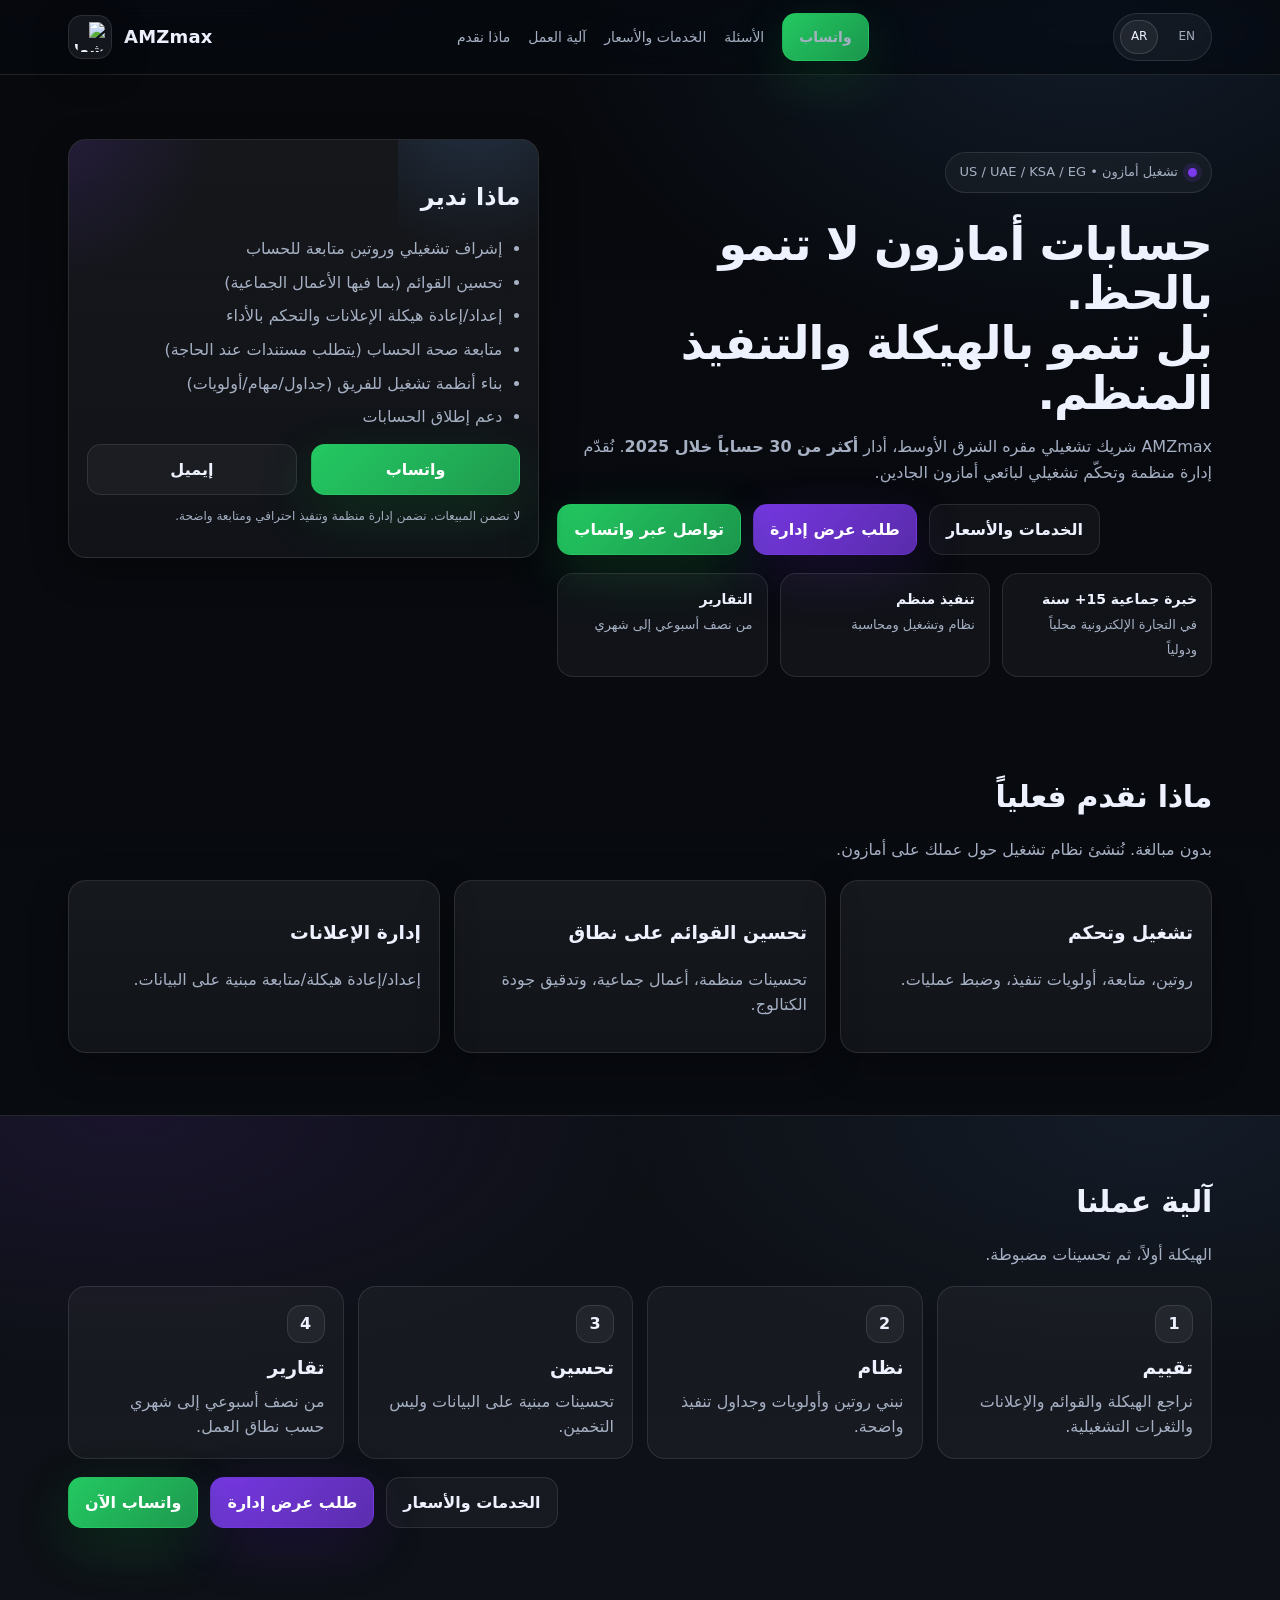
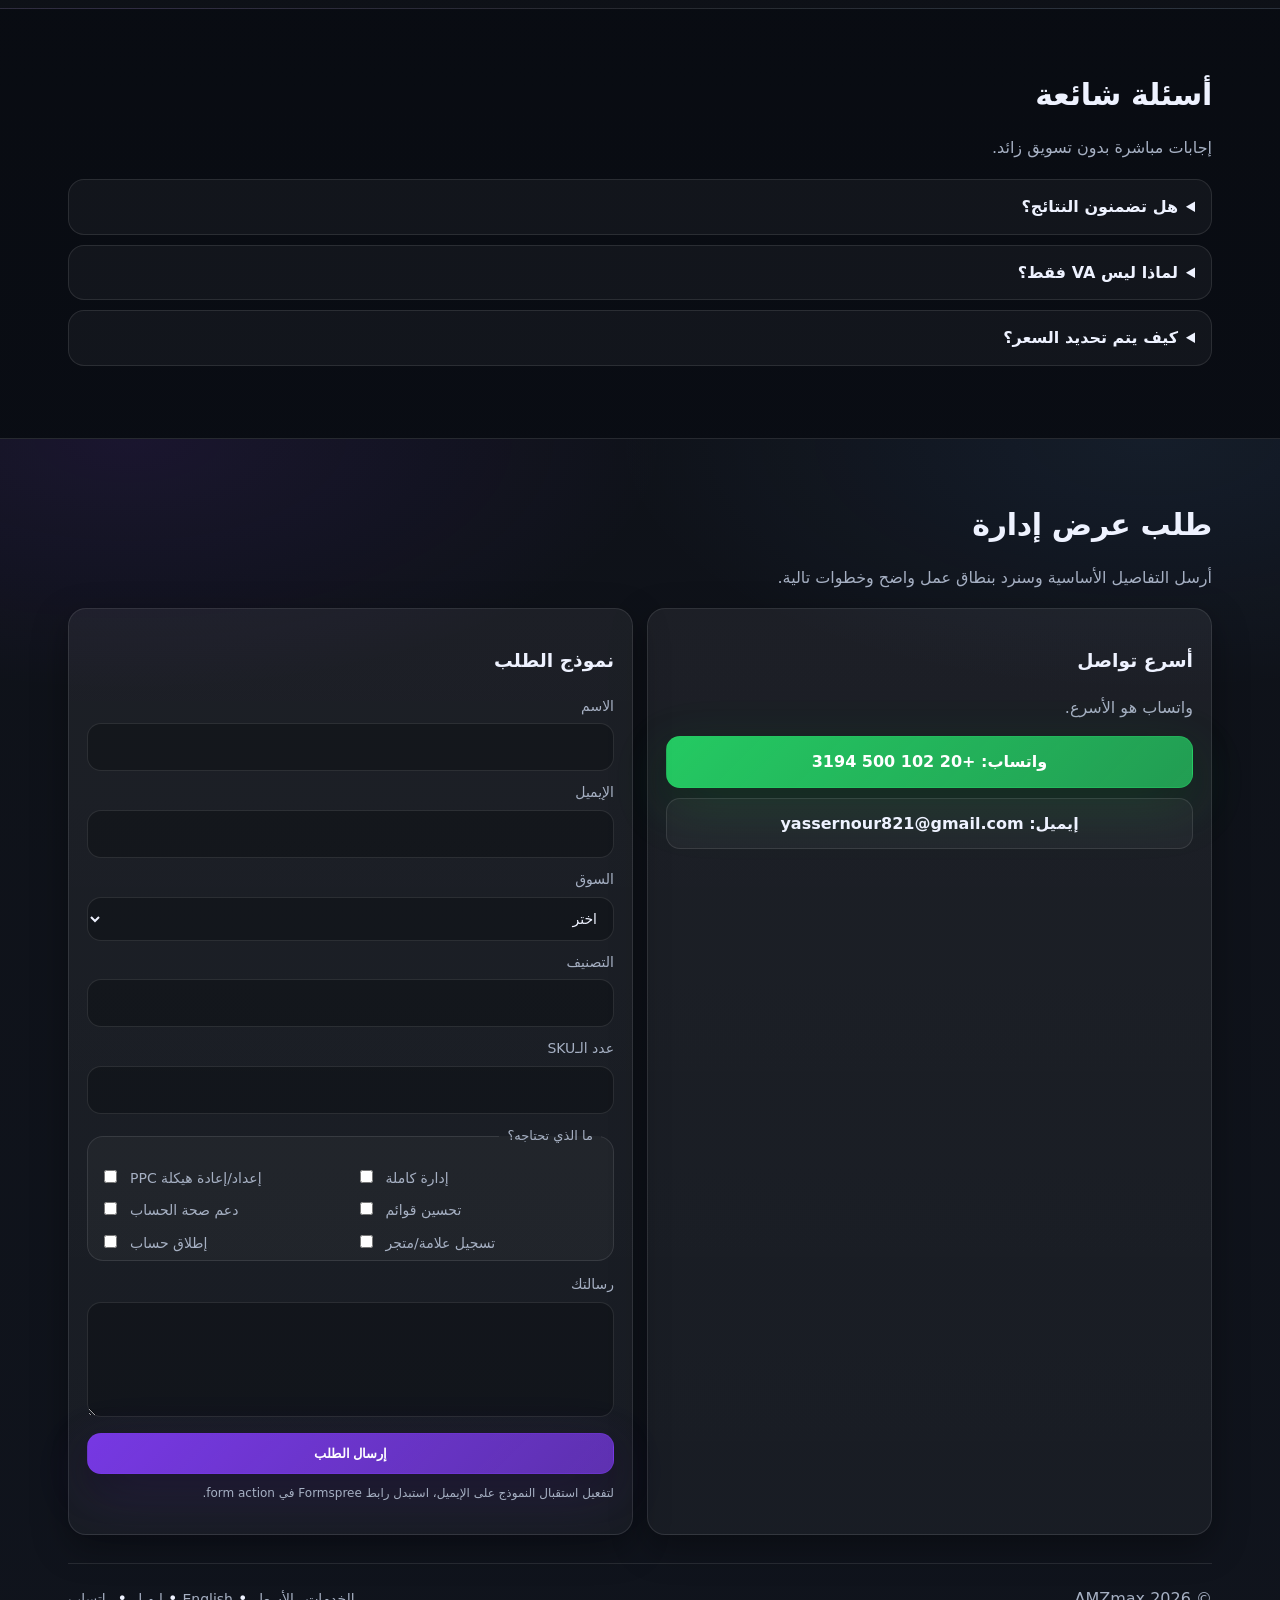
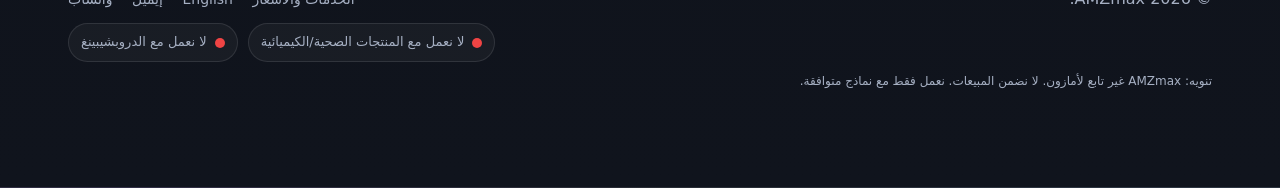
==== ar/index.html @ 99798f7d "Create index.html" ====
<!doctype html>
<html lang="ar">
<head>
  <meta charset="utf-8" />
  <meta name="viewport" content="width=device-width,initial-scale=1" />
  <title>AMZmax — إدارة حسابات أمازون</title>
  <meta name="description" content="AMZmax شريك تشغيلي مقره الشرق الأوسط لإدارة حسابات أمازون بآلية منظمة: تشغيل، تحسين القوائم، الإعلانات، وبناء الأنظمة." />
  <meta name="robots" content="index,follow" />
  <meta name="theme-color" content="#07090d" />
  <link rel="stylesheet" href="../styles.css" />
</head>
<body dir="rtl">
  <header class="header">
    <div class="container nav">
      <a class="brand" href="index.html" aria-label="الصفحة الرئيسية AMZmax">
        <img src="../assets/logo.png" alt="شعار AMZmax">
        <span class="brand-name">AMZmax</span>
      </a>

      <nav class="nav-links" aria-label="القائمة الرئيسية">
        <a href="#what">ماذا نقدم</a>
        <a href="#process">آلية العمل</a>
        <a href="tiers.html">الخدمات والأسعار</a>
        <a href="#faq">الأسئلة</a>
        <a class="btn btn-whatsapp" href="https://wa.me/201025003194" target="_blank" rel="noopener">واتساب</a>
      </nav>

      <div class="lang-switch" aria-label="تبديل اللغة">
        <a href="../index.html">EN</a>
        <a class="active" href="index.html">AR</a>
      </div>

      <button class="menu-btn" id="menuBtn" aria-label="فتح القائمة" aria-expanded="false">☰</button>
    </div>

    <div class="container mobile-menu" id="mobileMenu" aria-hidden="true">
      <a href="#what">ماذا نقدم</a>
      <a href="#process">آلية العمل</a>
      <a href="tiers.html">الخدمات والأسعار</a>
      <a href="#faq">الأسئلة</a>
      <a href="#proposal">طلب عرض إدارة</a>
      <a href="https://wa.me/201025003194" target="_blank" rel="noopener">واتساب</a>
      <a href="../index.html">English</a>
    </div>
  </header>

  <main>
    <section class="hero">
      <div class="container hero-grid">
        <div>
          <p class="pill">تشغيل أمازون • US / UAE / KSA / EG</p>
          <h1>حسابات أمازون لا تنمو بالحظ.<br/>بل تنمو بالهيكلة والتنفيذ المنظم.</h1>
          <p class="subhead">
            AMZmax شريك تشغيلي مقره الشرق الأوسط، أدار <b>أكثر من 30 حساباً خلال 2025</b>.
            نُقدّم إدارة منظمة وتحكّم تشغيلي لبائعي أمازون الجادين.
          </p>

          <div class="cta-row">
            <a class="btn btn-whatsapp" href="https://wa.me/201025003194" target="_blank" rel="noopener">تواصل عبر واتساب</a>
            <a class="btn btn-primary" href="#proposal">طلب عرض إدارة</a>
            <a class="btn btn-ghost" href="tiers.html">الخدمات والأسعار</a>
          </div>

          <div class="trust-row">
            <div class="trust">
              <b>خبرة جماعية 15+ سنة</b>
              <span>في التجارة الإلكترونية محلياً ودولياً</span>
            </div>
            <div class="trust">
              <b>تنفيذ منظم</b>
              <span>نظام وتشغيل ومحاسبة</span>
            </div>
            <div class="trust">
              <b>التقارير</b>
              <span>من نصف أسبوعي إلى شهري</span>
            </div>
          </div>
        </div>

        <div class="card hero-card">
          <h2>ماذا ندير</h2>
          <ul class="clean">
            <li>إشراف تشغيلي وروتين متابعة للحساب</li>
            <li>تحسين القوائم (بما فيها الأعمال الجماعية)</li>
            <li>إعداد/إعادة هيكلة الإعلانات والتحكم بالأداء</li>
            <li>متابعة صحة الحساب (يتطلب مستندات عند الحاجة)</li>
            <li>بناء أنظمة تشغيل للفريق (جداول/مهام/أولويات)</li>
            <li>دعم إطلاق الحسابات</li>
          </ul>

          <div class="grid-2" style="margin-top:14px;">
            <a class="btn btn-whatsapp btn-wide" href="https://wa.me/201025003194" target="_blank" rel="noopener">واتساب</a>
            <a class="btn btn-ghost btn-wide" href="mailto:yassernour821@gmail.com?subject=AMZmax%20طلب%20عرض%20إدارة">إيميل</a>
          </div>

          <p class="tiny muted" style="margin-top:12px;">
            لا نضمن المبيعات. نضمن إدارة منظمة وتنفيذ احترافي ومتابعة واضحة.
          </p>
        </div>
      </div>
    </section>

    <section class="section" id="what">
      <div class="container">
        <div class="section-head">
          <h2>ماذا نقدم فعلياً</h2>
          <p class="muted">بدون مبالغة. نُنشئ نظام تشغيل حول عملك على أمازون.</p>
        </div>

        <div class="grid-3">
          <div class="card">
            <h3>تشغيل وتحكم</h3>
            <p class="muted">روتين، متابعة، أولويات تنفيذ، وضبط عمليات.</p>
          </div>
          <div class="card">
            <h3>تحسين القوائم على نطاق</h3>
            <p class="muted">تحسينات منظمة، أعمال جماعية، وتدقيق جودة الكتالوج.</p>
          </div>
          <div class="card">
            <h3>إدارة الإعلانات</h3>
            <p class="muted">إعداد/إعادة هيكلة/متابعة مبنية على البيانات.</p>
          </div>
        </div>
      </div>
    </section>

    <section class="section alt" id="process">
      <div class="container">
        <div class="section-head">
          <h2>آلية عملنا</h2>
          <p class="muted">الهيكلة أولاً، ثم تحسينات مضبوطة.</p>
        </div>

        <div class="steps">
          <div class="step">
            <div class="num">1</div>
            <h3>تقييم</h3>
            <p>نراجع الهيكلة والقوائم والإعلانات والثغرات التشغيلية.</p>
          </div>
          <div class="step">
            <div class="num">2</div>
            <h3>نظام</h3>
            <p>نبني روتين وأولويات وجداول تنفيذ واضحة.</p>
          </div>
          <div class="step">
            <div class="num">3</div>
            <h3>تحسين</h3>
            <p>تحسينات مبنية على البيانات وليس التخمين.</p>
          </div>
          <div class="step">
            <div class="num">4</div>
            <h3>تقارير</h3>
            <p>من نصف أسبوعي إلى شهري حسب نطاق العمل.</p>
          </div>
        </div>

        <div class="cta-row" style="margin-top:18px;">
          <a class="btn btn-whatsapp" href="https://wa.me/201025003194" target="_blank" rel="noopener">واتساب الآن</a>
          <a class="btn btn-primary" href="#proposal">طلب عرض إدارة</a>
          <a class="btn btn-ghost" href="tiers.html">الخدمات والأسعار</a>
        </div>
      </div>
    </section>

    <section class="section" id="faq">
      <div class="container">
        <div class="section-head">
          <h2>أسئلة شائعة</h2>
          <p class="muted">إجابات مباشرة بدون تسويق زائد.</p>
        </div>

        <div class="faq">
          <details>
            <summary>هل تضمنون النتائج؟</summary>
            <p>لا. الأداء يعتمد على المنتج والسعر والمنافسة وميزانية الإعلان. نحن نضمن إدارة منظمة وتنفيذ احترافي ومتابعة واضحة.</p>
          </details>
          <details>
            <summary>لماذا ليس VA فقط؟</summary>
            <p>الـVA ينفذ مهام. نحن نبني نظام تشغيل: روتين، أولويات، جداول، وتحكم بالأداء.</p>
          </details>
          <details>
            <summary>كيف يتم تحديد السعر؟</summary>
            <p>عرض إدارة حسب التقييم. نحدد نطاق العمل والتسليمات بعد مراجعة الحساب واحتياجاته.</p>
          </details>
        </div>
      </div>
    </section>

    <section class="section alt" id="proposal">
      <div class="container">
        <div class="section-head">
          <h2>طلب عرض إدارة</h2>
          <p class="muted">أرسل التفاصيل الأساسية وسنرد بنطاق عمل واضح وخطوات تالية.</p>
        </div>

        <div class="grid-2">
          <div class="card">
            <h3>أسرع تواصل</h3>
            <p class="muted">واتساب هو الأسرع.</p>
            <a class="btn btn-whatsapp btn-wide" href="https://wa.me/201025003194" target="_blank" rel="noopener">واتساب: +20 102 500 3194</a>
            <a class="btn btn-ghost btn-wide" style="margin-top:10px;" href="mailto:yassernour821@gmail.com?subject=AMZmax%20طلب%20عرض%20إدارة">إيميل: yassernour821@gmail.com</a>
          </div>

          <div class="card">
            <h3>نموذج الطلب</h3>

            <form data-proposal-form="true" action="https://formspree.io/f/yourFormID" method="POST">
              <label>الاسم
                <input name="name" type="text" required />
              </label>

              <label>الإيميل
                <input name="email" type="email" required />
              </label>

              <label>السوق
                <select name="marketplaces" required>
                  <option value="">اختر</option>
                  <option>US</option>
                  <option>UAE</option>
                  <option>KSA</option>
                  <option>EG</option>
                  <option>UK</option>
                  <option>أكثر من سوق</option>
                </select>
              </label>

              <label>التصنيف
                <input name="category" type="text" required />
              </label>

              <label>عدد الـSKU
                <input name="sku_count" type="text" required />
              </label>

              <fieldset>
                <legend>ما الذي تحتاجه؟</legend>
                <div class="checks">
                  <label><input type="checkbox" name="need" value="إدارة كاملة"> إدارة كاملة</label>
                  <label><input type="checkbox" name="need" value="إعلانات PPC"> إعداد/إعادة هيكلة PPC</label>
                  <label><input type="checkbox" name="need" value="تحسين قوائم"> تحسين قوائم</label>
                  <label><input type="checkbox" name="need" value="صحة الحساب"> دعم صحة الحساب</label>
                  <label><input type="checkbox" name="need" value="تسجيل علامة/متجر"> تسجيل علامة/متجر</label>
                  <label><input type="checkbox" name="need" value="إطلاق حساب"> إطلاق حساب</label>
                </div>
              </fieldset>

              <label>رسالتك
                <textarea name="message" rows="4"></textarea>
              </label>

              <button class="btn btn-primary btn-wide" type="submit">إرسال الطلب</button>
              <p class="tiny muted" data-form-note style="margin-top:10px;">
                لتفعيل استقبال النموذج على الإيميل، استبدل رابط Formspree في form action.
              </p>
            </form>
          </div>
        </div>

        <footer class="footer">
          <div class="footer-row">
            <div class="muted">© <span data-year></span> AMZmax.</div>
            <div>
              <a href="tiers.html">الخدمات والأسعار</a> •
              <a href="../index.html">English</a> •
              <a href="mailto:yassernour821@gmail.com?subject=AMZmax%20طلب%20عرض%20إدارة">إيميل</a> •
              <a href="https://wa.me/201025003194" target="_blank" rel="noopener">واتساب</a>
            </div>
          </div>

          <div class="policy">
            <span class="badge"><i></i>لا نعمل مع الدروبشيبينغ</span>
            <span class="badge"><i></i>لا نعمل مع المنتجات الصحية/الكيميائية</span>
          </div>

          <p class="tiny muted" style="margin-top:10px;">
            تنويه: AMZmax غير تابع لأمازون. لا نضمن المبيعات. نعمل فقط مع نماذج متوافقة.
          </p>
        </footer>
      </div>
    </section>
  </main>

  <script src="../script.js"></script>
</body>
</html>
---- styles.css ----
:root{
  --bg0:#07090d;
  --bg1:#0b0f18;

  --card: rgba(255,255,255,.06);
  --card2: rgba(255,255,255,.08);

  --border: rgba(255,255,255,.10);
  --border2: rgba(255,255,255,.14);

  --text:#eef2ff;
  --muted:#a6b0c3;

  --brand:#7c3aed;      /* main accent (purple) */
  --brand2:#60a5fa;     /* subtle blue */
  --whatsapp:#25D366;   /* WhatsApp green */

  --danger:#ef4444;
  --good:#22c55e;

  --shadow: 0 18px 60px rgba(0,0,0,.45);
  --shadow2: 0 12px 35px rgba(0,0,0,.35);

  --radius: 18px;
  --radius2: 14px;
  --max: 1180px;
}

*{box-sizing:border-box}
html{scroll-behavior:smooth}

body{
  margin:0;
  color:var(--text);
  font-family: ui-sans-serif, system-ui, -apple-system, Segoe UI, Roboto, Arial, "Apple Color Emoji","Segoe UI Emoji";
  line-height:1.6;
  background:
    radial-gradient(1100px 650px at 15% -10%, rgba(124,58,237,.18), transparent 60%),
    radial-gradient(900px 600px at 85% 0%, rgba(96,165,250,.12), transparent 60%),
    linear-gradient(180deg, var(--bg0), var(--bg1));
}

a{color:inherit; text-decoration:none}
a:hover{opacity:.95}
.container{max-width:var(--max); margin:0 auto; padding:0 18px}

/* Header */
.header{
  position:sticky; top:0; z-index:30;
  background: rgba(7,9,13,.70);
  backdrop-filter: blur(14px) saturate(180%);
  border-bottom:1px solid var(--border);
}
.nav{
  display:flex; align-items:center; justify-content:space-between;
  height:74px;
  gap:14px;
}
.brand{
  display:flex; align-items:center; gap:12px;
  font-weight:900;
  letter-spacing:.2px;
}
.brand img{
  width:44px; height:44px;
  border-radius:14px;
  border:1px solid var(--border);
  background: rgba(255,255,255,.06);
  padding:6px;
  box-shadow: var(--shadow2);
}
.brand-name{font-size:18px}

.nav-links{
  display:flex; align-items:center; gap:18px; flex-wrap:wrap;
}
.nav-links a{
  font-size:14px;
  color:var(--muted);
}
.nav-links a:hover{color:var(--text)}

.lang-switch{
  display:flex; gap:10px; align-items:center;
  border:1px solid var(--border);
  background: rgba(255,255,255,.05);
  border-radius:999px;
  padding:6px;
}
.lang-switch a{
  font-size:12px;
  padding:6px 10px;
  border-radius:999px;
  color:var(--muted);
}
.lang-switch a.active{
  color:var(--text);
  border:1px solid var(--border2);
  background: rgba(255,255,255,.06);
}

.menu-btn{
  display:none;
  border:1px solid var(--border);
  background: rgba(255,255,255,.05);
  color:var(--text);
  border-radius:14px;
  padding:10px 12px;
  cursor:pointer;
}

.mobile-menu{
  display:none;
  padding:12px 18px 18px;
  border-top:1px solid var(--border);
}
.mobile-menu a{
  display:block;
  padding:10px 0;
  color:var(--muted);
}
.mobile-menu a:hover{color:var(--text)}
.mobile-menu.show{display:block}

/* UI atoms */
.pill{
  display:inline-flex; align-items:center; gap:10px;
  border:1px solid var(--border);
  background: rgba(255,255,255,.04);
  border-radius:999px;
  padding:9px 14px;
  color:var(--muted);
  font-size:13px;
}
.pill::before{
  content:"";
  width:9px; height:9px; border-radius:999px;
  background: var(--brand);
  box-shadow: 0 0 0 5px rgba(124,58,237,.14);
}

.card{
  border:1px solid var(--border);
  background: linear-gradient(180deg, rgba(255,255,255,.06), rgba(255,255,255,.04));
  border-radius:var(--radius);
  padding:18px;
  box-shadow: var(--shadow2);
}

.muted{color:var(--muted)}
.tiny{font-size:12px}

/* Buttons */
.btn{
  display:inline-flex; align-items:center; justify-content:center;
  gap:10px;
  padding:12px 16px;
  border-radius:14px;
  border:1px solid var(--border2);
  background: rgba(255,255,255,.06);
  color:var(--text);
  font-weight:800;
  cursor:pointer;
  box-shadow: var(--shadow2);
  transition: transform .12s ease, box-shadow .12s ease, opacity .12s ease;
}
.btn:hover{transform: translateY(-1px); box-shadow: var(--shadow)}
.btn:active{transform: translateY(0px)}
.btn-wide{width:100%}

.btn-primary{
  background: linear-gradient(135deg, rgba(124,58,237,.95), rgba(124,58,237,.70));
  color:#ffffff;
  border-color: rgba(124,58,237,.35);
  box-shadow: 0 18px 55px rgba(124,58,237,.18), var(--shadow2);
}

.btn-ghost{
  background: rgba(255,255,255,.04);
  border-color: var(--border);
  color:var(--text);
  box-shadow: none;
}

.btn-whatsapp{
  background: linear-gradient(135deg, rgba(37,211,102,.95), rgba(37,211,102,.70));
  color:#ffffff;
  border-color: rgba(37,211,102,.35);
  box-shadow: 0 18px 55px rgba(37,211,102,.18), var(--shadow2);
}

/* Hero */
.hero{padding:64px 0 34px}
.hero-grid{
  display:grid;
  grid-template-columns: 1.25fr .9fr;
  gap:18px;
  align-items:start;
}
h1{
  font-size:46px;
  line-height:1.08;
  letter-spacing:-.02em;
  margin:14px 0 12px;
}
.subhead{
  color:var(--muted);
  font-size:16px;
  max-width:75ch;
}
.cta-row{display:flex; gap:12px; margin:18px 0 18px; flex-wrap:wrap}

.hero-card{
  position:relative;
  overflow:hidden;
}
.hero-card::before{
  content:"";
  position:absolute;
  inset:-120px -120px auto auto;
  width:260px; height:260px;
  background: radial-gradient(circle at 30% 30%, rgba(96,165,250,.18), transparent 60%);
}
.hero-card::after{
  content:"";
  position:absolute;
  inset:-120px auto auto -120px;
  width:300px; height:300px;
  background: radial-gradient(circle at 30% 30%, rgba(124,58,237,.18), transparent 60%);
}
.hero-card > *{position:relative; z-index:1}

.trust-row{
  display:grid;
  grid-template-columns: repeat(3, 1fr);
  gap:12px;
  margin-top:18px;
}
.trust{
  border:1px solid var(--border);
  background: rgba(255,255,255,.04);
  border-radius:16px;
  padding:14px;
}
.trust b{display:block; font-size:14px}
.trust span{color:var(--muted); font-size:13px}

/* Lists */
ul.clean{margin:0; padding-left:18px; color:var(--muted)}
ul.clean li{margin:8px 0}

/* Sections */
.section{padding:62px 0}
.section.alt{
  background:
    radial-gradient(900px 420px at 10% 0%, rgba(124,58,237,.10), transparent 60%),
    radial-gradient(900px 420px at 90% 0%, rgba(96,165,250,.08), transparent 60%),
    rgba(255,255,255,.02);
  border-top:1px solid var(--border);
  border-bottom:1px solid var(--border);
}
.section-head{margin-bottom:18px}
.section-head h2{margin:0; font-size:30px; letter-spacing:-.01em}

.grid-3{
  display:grid;
  grid-template-columns: repeat(3, 1fr);
  gap:14px;
}
.grid-2{
  display:grid;
  grid-template-columns: 1fr 1fr;
  gap:14px;
}

/* Steps */
.steps{
  display:grid;
  grid-template-columns: repeat(4, 1fr);
  gap:14px;
}
.step{
  border:1px solid var(--border);
  background: rgba(255,255,255,.04);
  border-radius:var(--radius);
  padding:18px;
}
.step .num{
  width:38px; height:38px;
  border-radius:14px;
  display:flex; align-items:center; justify-content:center;
  border:1px solid var(--border);
  background: rgba(255,255,255,.05);
  font-weight:900;
  margin-bottom:10px;
}
.step h3{margin:0 0 6px}
.step p{margin:0; color:var(--muted)}

/* FAQ */
.faq details{
  border:1px solid var(--border);
  background: rgba(255,255,255,.04);
  border-radius:16px;
  padding:14px 16px;
  margin:10px 0;
}
.faq summary{cursor:pointer; font-weight:900}
.faq p{margin:10px 0 0; color:var(--muted)}

/* Form */
form label{
  display:block;
  margin:10px 0;
  color:var(--muted);
  font-size:14px;
}
input, textarea, select{
  width:100%;
  margin-top:6px;
  padding:12px 12px;
  border-radius:14px;
  border:1px solid var(--border);
  background: rgba(7,9,13,.35);
  color:var(--text);
  font:inherit;
}
input:focus, textarea:focus, select:focus{
  outline:2px solid rgba(124,58,237,.18);
  border-color: rgba(124,58,237,.28);
}
fieldset{
  border:1px solid var(--border);
  border-radius:16px;
  padding:12px 12px 6px;
  margin:12px 0;
  background: rgba(255,255,255,.03);
}
legend{padding:0 8px; color:var(--muted); font-size:13px}
.checks{
  display:grid;
  grid-template-columns: 1fr 1fr;
  gap:10px;
  margin-top:8px;
}
.checks label{
  margin:0;
  display:flex; gap:10px; align-items:flex-start;
  color:var(--muted);
}
.checks input{width:auto; margin-top:3px}

/* Services & Pricing cards */
.pricing{
  display:grid;
  grid-template-columns: repeat(3, 1fr);
  gap:14px;
}
.tier{
  border:1px solid var(--border);
  border-radius:var(--radius);
  background: linear-gradient(180deg, rgba(255,255,255,.06), rgba(255,255,255,.04));
  padding:18px;
  box-shadow: var(--shadow2);
  position:relative;
  overflow:hidden;
}
.tier.featured{
  border-color: rgba(124,58,237,.35);
  box-shadow: 0 22px 70px rgba(124,58,237,.12), var(--shadow2);
  transform: translateY(-2px);
}
.tier .tag{
  position:absolute;
  top:14px; right:14px;
  border:1px solid rgba(124,58,237,.28);
  background: rgba(255,255,255,.05);
  border-radius:999px;
  padding:6px 10px;
  font-size:12px;
  color: #e9ddff;
  font-weight:900;
}
.tier h3{margin:0 0 6px}
.tier p{margin:0 0 12px; color:var(--muted)}
.tier ul{margin:0; padding-left:18px; color:var(--muted)}
.tier li{margin:8px 0}

/* Footer policy badges */
.policy{
  display:flex;
  gap:10px;
  flex-wrap:wrap;
  margin-top:12px;
}
.badge{
  display:inline-flex;
  align-items:center;
  gap:8px;
  border:1px solid var(--border);
  background: rgba(255,255,255,.04);
  border-radius:999px;
  padding:8px 12px;
  font-size:13px;
  color:var(--muted);
}
.badge i{
  width:10px; height:10px; border-radius:999px;
  background: var(--danger);
  display:inline-block;
}
.badge.good i{background: var(--good)}

/* Footer */
.footer{
  padding:22px 0;
  border-top:1px solid var(--border);
  margin-top:28px;
}
.footer-row{
  display:flex; align-items:center; justify-content:space-between;
  gap:12px; flex-wrap:wrap;
}
.footer a{color:var(--muted); font-size:14px}
.footer a:hover{color:var(--text)}

/* RTL support */
body[dir="rtl"]{direction: rtl;}
body[dir="rtl"] .nav{flex-direction:row-reverse}
body[dir="rtl"] .brand{flex-direction:row-reverse}
body[dir="rtl"] .nav-links{flex-direction:row-reverse}
body[dir="rtl"] .cta-row{flex-direction:row-reverse}
body[dir="rtl"] .policy{flex-direction:row-reverse}
body[dir="rtl"] ul.clean{padding-left:0; padding-right:18px}
body[dir="rtl"] .tier ul{padding-left:0; padding-right:18px}
body[dir="rtl"] .tier .tag{right:auto; left:14px}
body[dir="rtl"] .checks label{flex-direction:row-reverse}

/* Responsive */
@media (max-width: 980px){
  h1{font-size:38px}
  .hero-grid{grid-template-columns: 1fr}
  .trust-row{grid-template-columns: 1fr}
  .grid-3{grid-template-columns: 1fr}
  .grid-2{grid-template-columns: 1fr}
  .steps{grid-template-columns: 1fr}
  .pricing{grid-template-columns: 1fr}
  .checks{grid-template-columns: 1fr}
  .nav-links{display:none}
  .menu-btn{display:inline-flex}
}
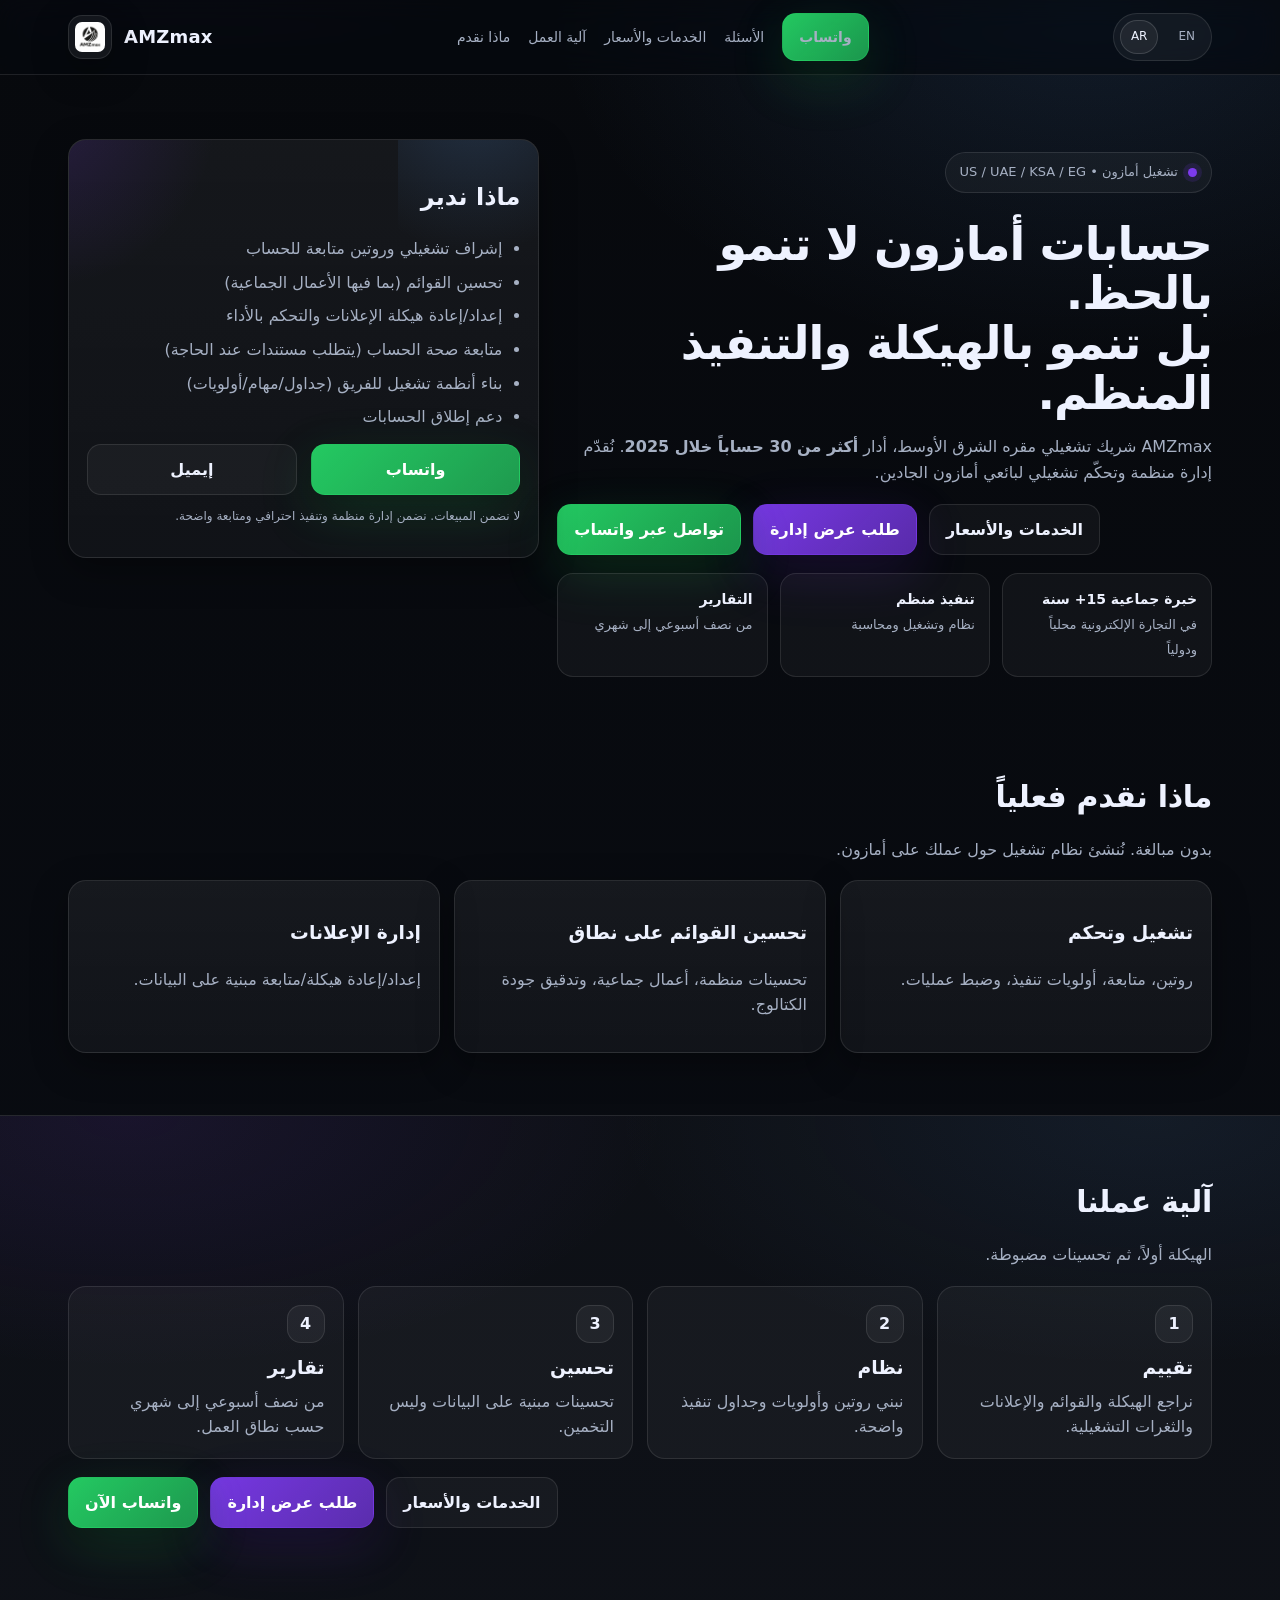
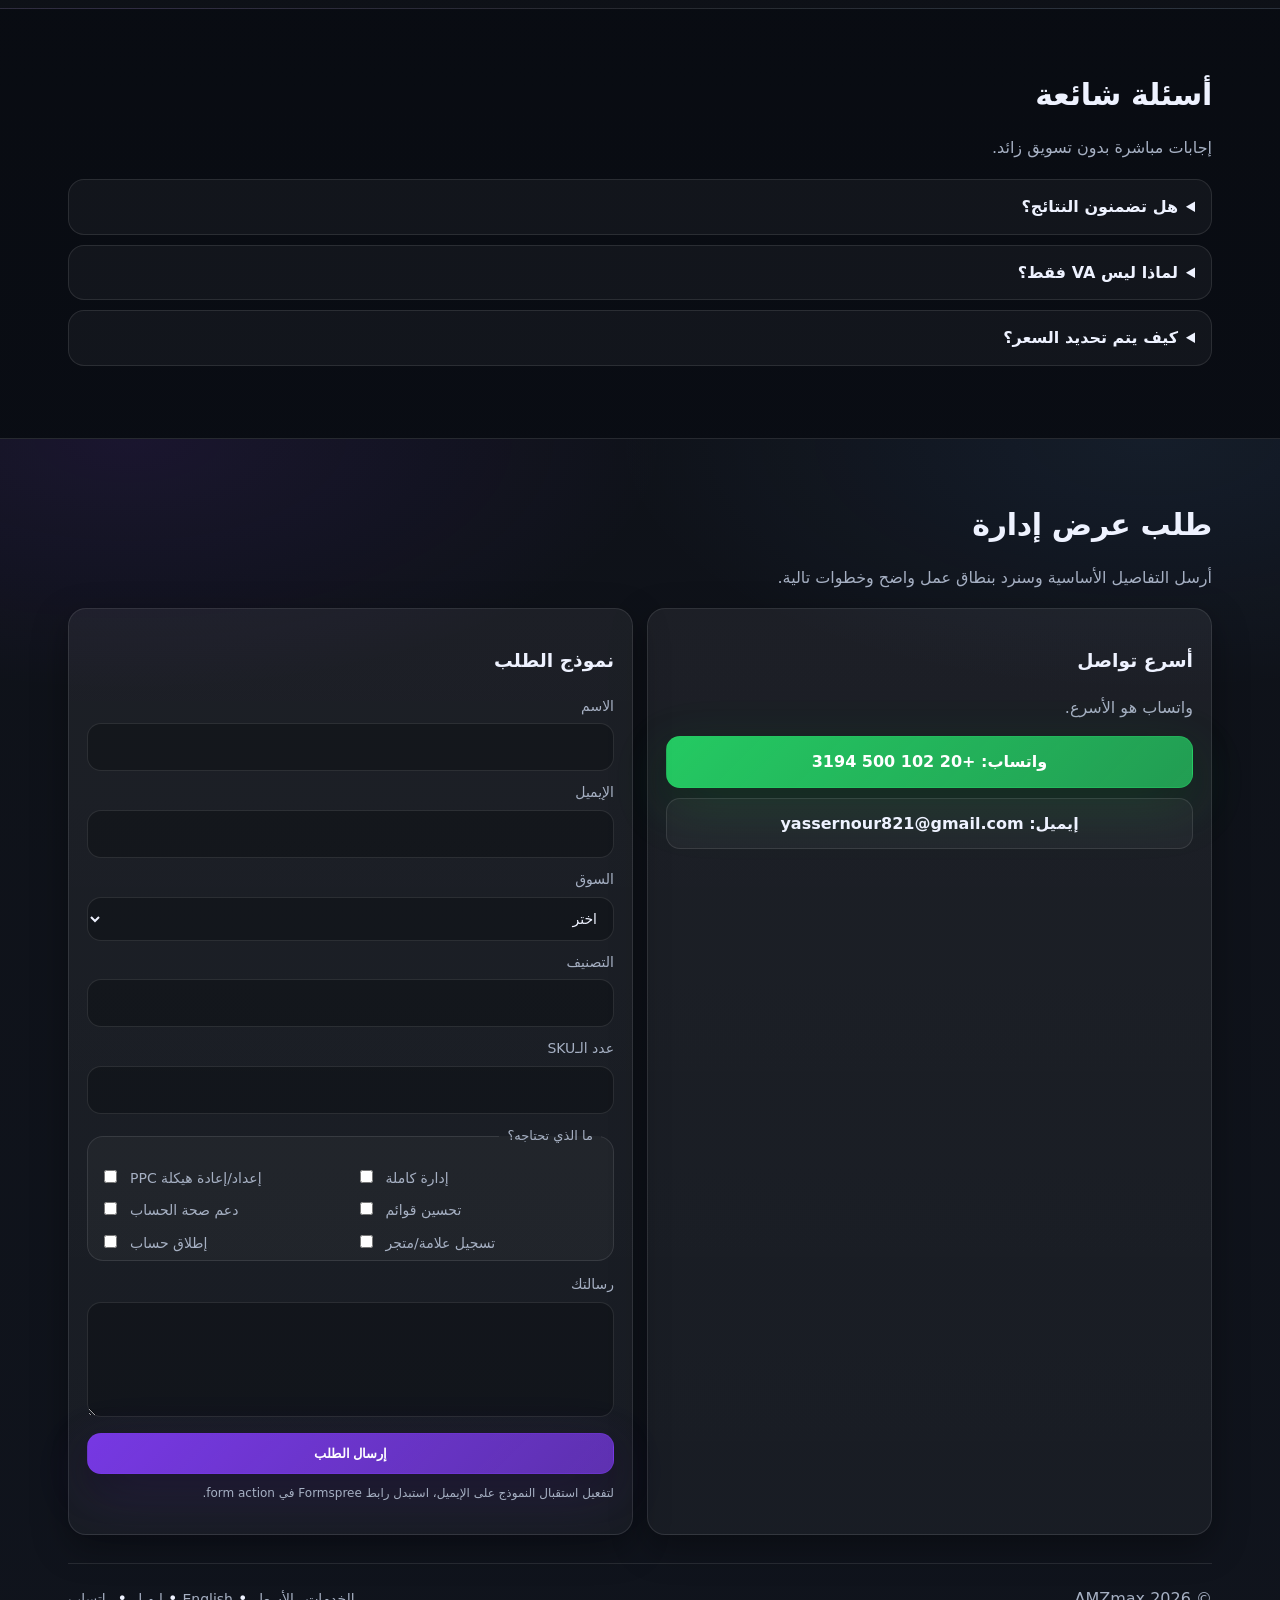
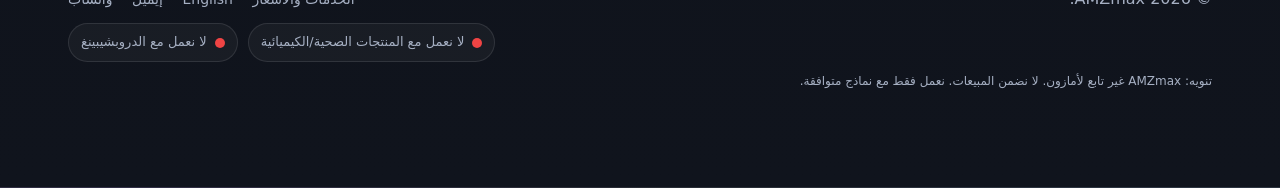
==== commit 5a7ac8f1: "Update index.html" ====
--- a/ar/index.html
+++ b/ar/index.html
@@ -204,7 +204,7 @@
           <div class="card">
             <h3>نموذج الطلب</h3>
 
-            <form data-proposal-form="true" action="https://formspree.io/f/yourFormID" method="POST">
+        <form data-proposal-form="true" action="https://formspree.io/f/xdalrpdv" method="POST">
               <label>الاسم
                 <input name="name" type="text" required />
               </label>
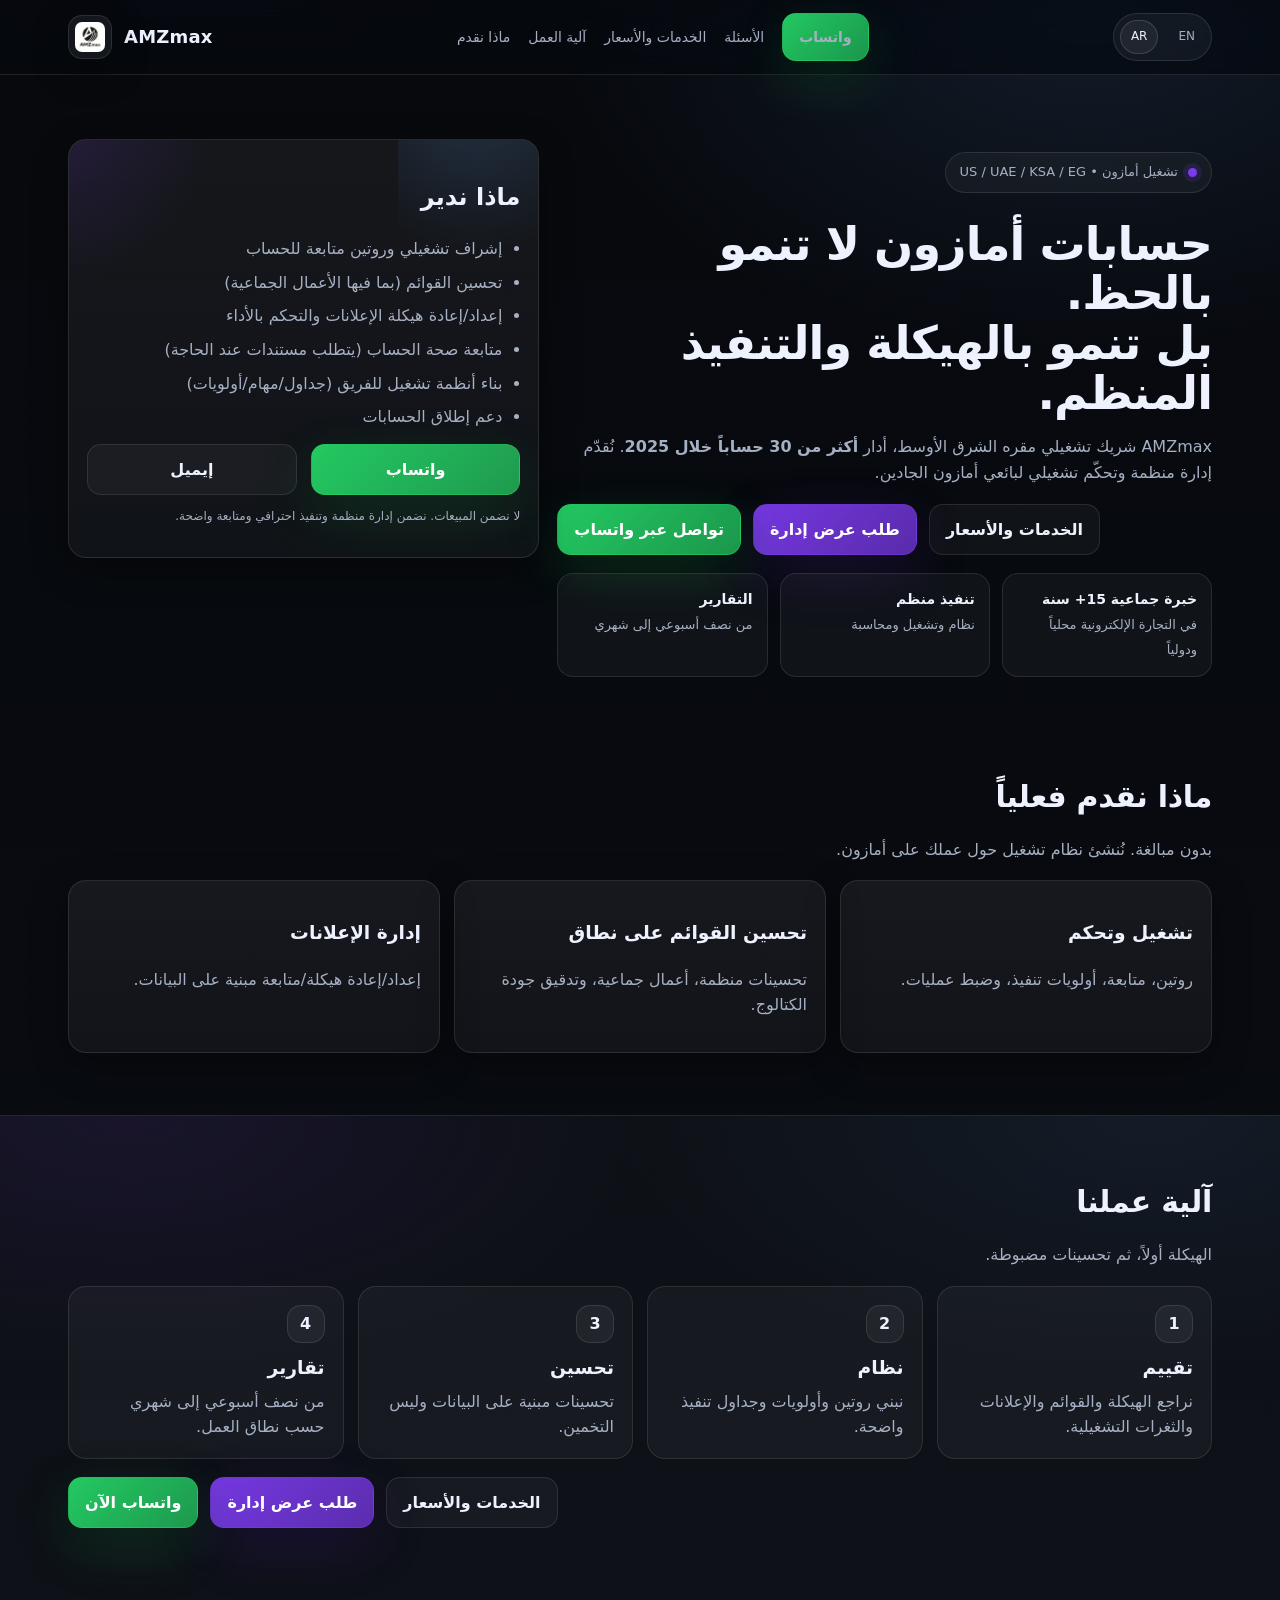
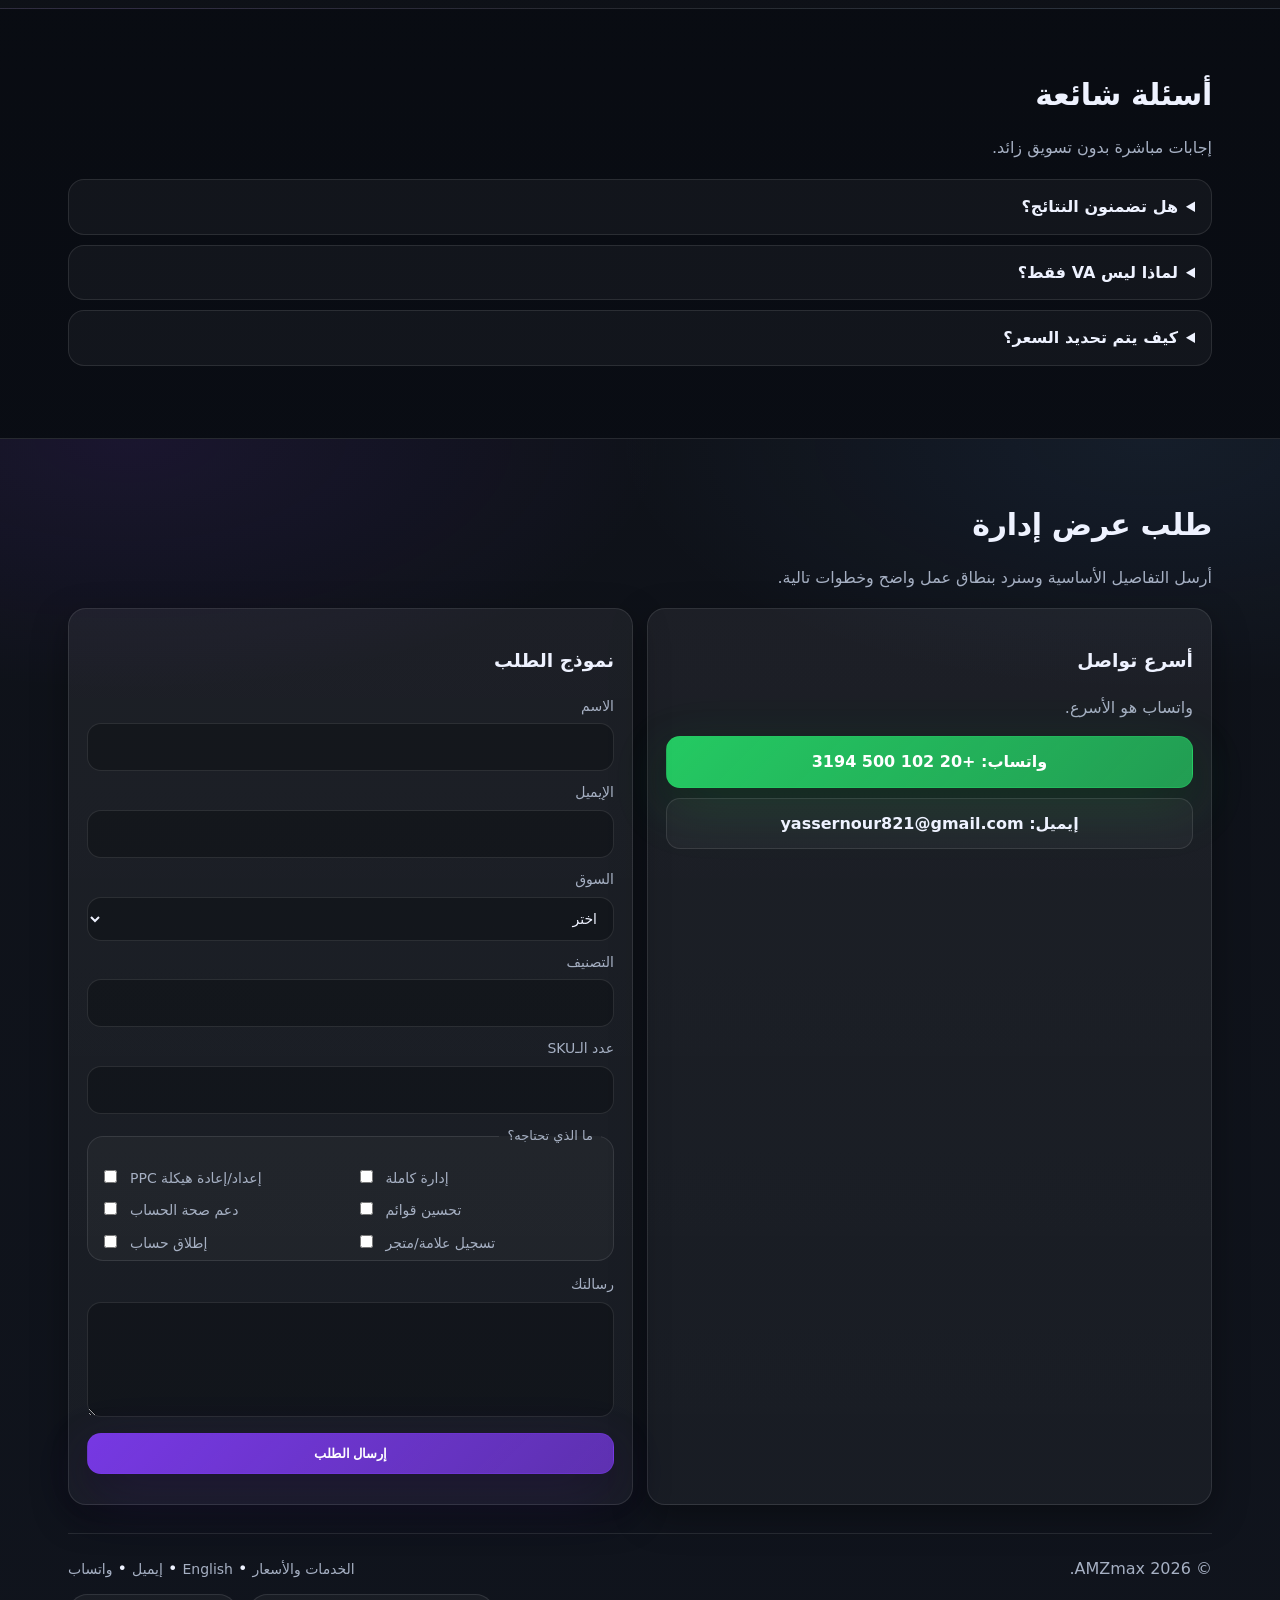
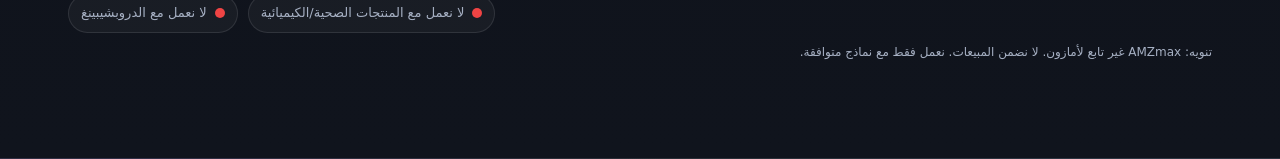
==== commit e982efb8: "Update index.html" ====
--- a/ar/index.html
+++ b/ar/index.html
@@ -251,7 +251,6 @@
 
               <button class="btn btn-primary btn-wide" type="submit">إرسال الطلب</button>
               <p class="tiny muted" data-form-note style="margin-top:10px;">
-                لتفعيل استقبال النموذج على الإيميل، استبدل رابط Formspree في form action.
               </p>
             </form>
           </div>
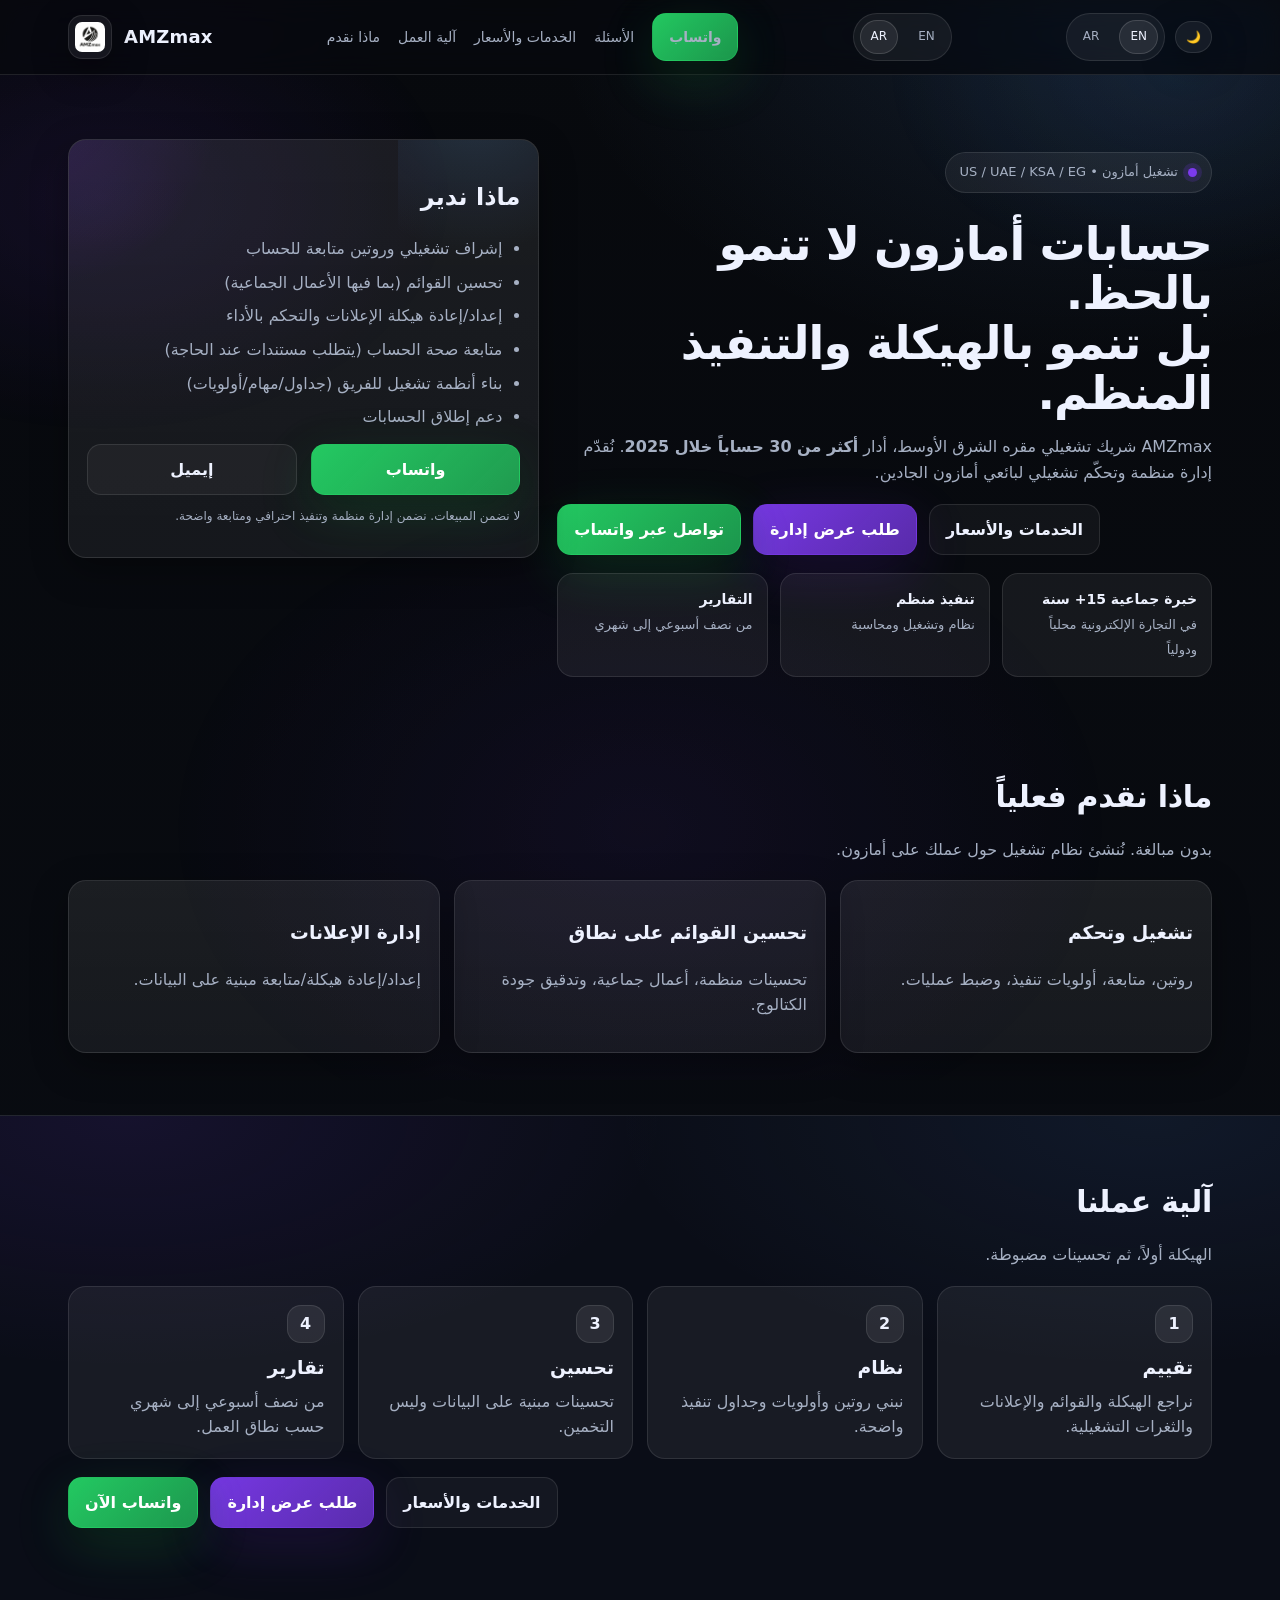
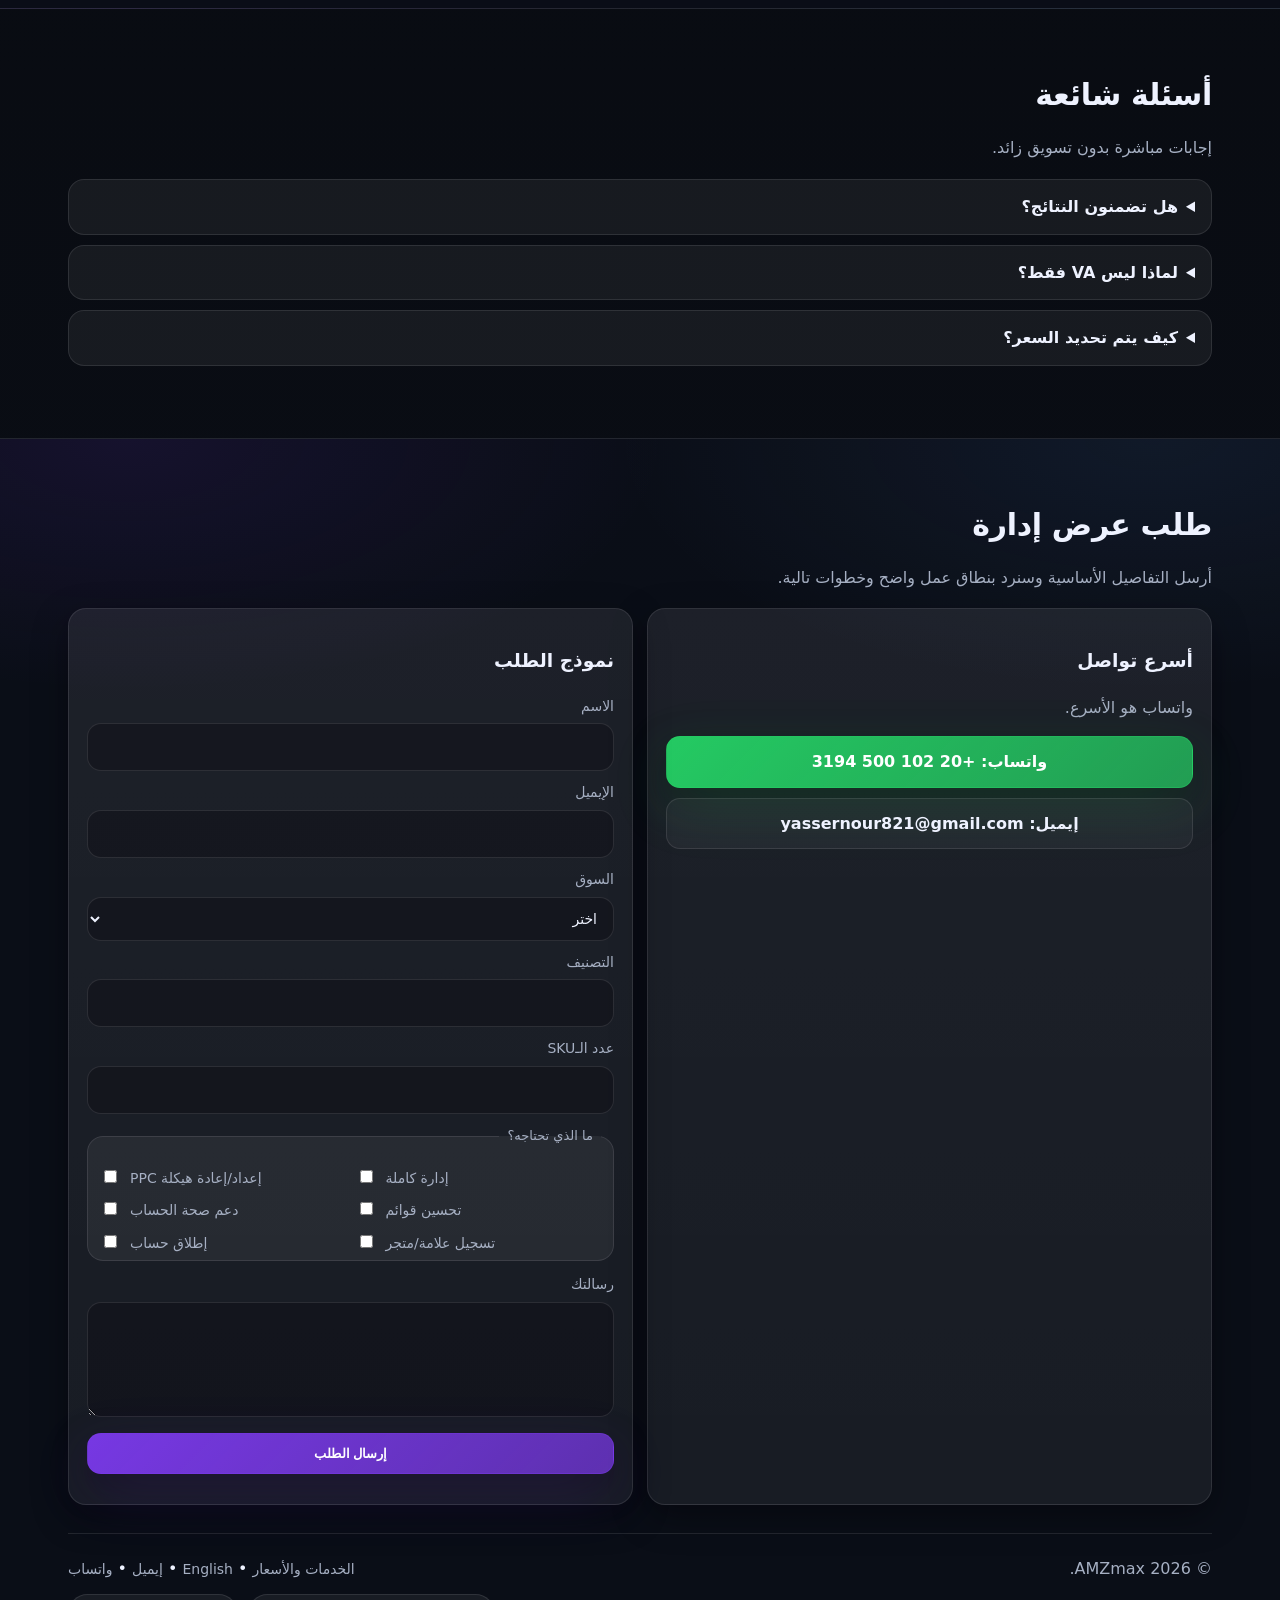
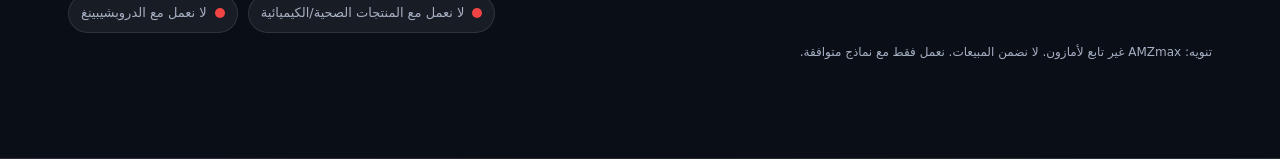
==== commit 5719793c: "Update index.html" ====
--- a/ar/index.html
+++ b/ar/index.html
@@ -8,6 +8,14 @@
   <meta name="robots" content="index,follow" />
   <meta name="theme-color" content="#07090d" />
   <link rel="stylesheet" href="../styles.css" />
+  <!-- Favicon -->
+<link rel="icon" href="favicon.ico" sizes="any">
+<link rel="icon" type="image/png" sizes="32x32" href="favicon-32x32.png">
+<link rel="icon" type="image/png" sizes="16x16" href="favicon-16x16.png">
+<link rel="apple-touch-icon" href="apple-touch-icon.png">
+<link rel="manifest" href="site.webmanifest">
+<link rel="icon" type="image/png" sizes="192x192" href="android-chrome-192x192.png">
+<link rel="icon" type="image/png" sizes="512x512" href="android-chrome-512x512.png">
 </head>
 <body dir="rtl">
   <header class="header">
@@ -29,7 +37,13 @@
         <a href="../index.html">EN</a>
         <a class="active" href="index.html">AR</a>
       </div>
-
+<div class="controls">
+  <button class="theme-btn" id="themeBtn" type="button" aria-label="Toggle theme">🌙</button>
+  <div class="lang-switch" aria-label="Language switch">
+    <a class="active" href="index.html">EN</a>
+    <a href="ar/index.html">AR</a>
+  </div>
+</div>
       <button class="menu-btn" id="menuBtn" aria-label="فتح القائمة" aria-expanded="false">☰</button>
     </div>
 
--- a/styles.css
+++ b/styles.css
@@ -11,7 +11,7 @@
   --text:#eef2ff;
   --muted:#a6b0c3;
 
-  --brand:#7c3aed;      /* main accent (purple) */
+  --brand:#7c3aed;      /* main accent */
   --brand2:#60a5fa;     /* subtle blue */
   --whatsapp:#25D366;   /* WhatsApp green */
 
@@ -24,6 +24,24 @@
   --radius: 18px;
   --radius2: 14px;
   --max: 1180px;
+}
+
+/* LIGHT THEME OVERRIDES */
+body[data-theme="light"]{
+  --bg0:#f7f8fc;
+  --bg1:#ffffff;
+
+  --card: rgba(15,23,42,.04);
+  --card2: rgba(15,23,42,.06);
+
+  --border: rgba(15,23,42,.10);
+  --border2: rgba(15,23,42,.14);
+
+  --text:#0b1220;
+  --muted:#4b5566;
+
+  --shadow: 0 18px 60px rgba(2,6,23,.12);
+  --shadow2: 0 12px 35px rgba(2,6,23,.10);
 }
 
 *{box-sizing:border-box}
@@ -40,6 +58,13 @@
     linear-gradient(180deg, var(--bg0), var(--bg1));
 }
 
+body[data-theme="light"]{
+  background:
+    radial-gradient(1100px 650px at 15% -10%, rgba(124,58,237,.12), transparent 60%),
+    radial-gradient(900px 600px at 85% 0%, rgba(96,165,250,.10), transparent 60%),
+    linear-gradient(180deg, var(--bg0), var(--bg1));
+}
+
 a{color:inherit; text-decoration:none}
 a:hover{opacity:.95}
 .container{max-width:var(--max); margin:0 auto; padding:0 18px}
@@ -47,7 +72,7 @@
 /* Header */
 .header{
   position:sticky; top:0; z-index:30;
-  background: rgba(7,9,13,.70);
+  background: color-mix(in srgb, var(--bg0) 75%, transparent);
   backdrop-filter: blur(14px) saturate(180%);
   border-bottom:1px solid var(--border);
 }
@@ -65,7 +90,7 @@
   width:44px; height:44px;
   border-radius:14px;
   border:1px solid var(--border);
-  background: rgba(255,255,255,.06);
+  background: var(--card);
   padding:6px;
   box-shadow: var(--shadow2);
 }
@@ -80,10 +105,16 @@
 }
 .nav-links a:hover{color:var(--text)}
 
+.controls{
+  display:flex;
+  gap:10px;
+  align-items:center;
+}
+
 .lang-switch{
   display:flex; gap:10px; align-items:center;
   border:1px solid var(--border);
-  background: rgba(255,255,255,.05);
+  background: var(--card);
   border-radius:999px;
   padding:6px;
 }
@@ -96,13 +127,27 @@
 .lang-switch a.active{
   color:var(--text);
   border:1px solid var(--border2);
-  background: rgba(255,255,255,.06);
-}
+  background: var(--card2);
+}
+
+/* Theme toggle */
+.theme-btn{
+  border:1px solid var(--border);
+  background: var(--card);
+  color:var(--text);
+  border-radius:999px;
+  padding:8px 10px;
+  cursor:pointer;
+  box-shadow: var(--shadow2);
+  font-weight:800;
+  font-size:12px;
+}
+.theme-btn:hover{opacity:.95}
 
 .menu-btn{
   display:none;
   border:1px solid var(--border);
-  background: rgba(255,255,255,.05);
+  background: var(--card);
   color:var(--text);
   border-radius:14px;
   padding:10px 12px;
@@ -113,6 +158,7 @@
   display:none;
   padding:12px 18px 18px;
   border-top:1px solid var(--border);
+  background: color-mix(in srgb, var(--bg0) 60%, transparent);
 }
 .mobile-menu a{
   display:block;
@@ -126,7 +172,7 @@
 .pill{
   display:inline-flex; align-items:center; gap:10px;
   border:1px solid var(--border);
-  background: rgba(255,255,255,.04);
+  background: var(--card);
   border-radius:999px;
   padding:9px 14px;
   color:var(--muted);
@@ -136,12 +182,12 @@
   content:"";
   width:9px; height:9px; border-radius:999px;
   background: var(--brand);
-  box-shadow: 0 0 0 5px rgba(124,58,237,.14);
+  box-shadow: 0 0 0 5px color-mix(in srgb, var(--brand) 18%, transparent);
 }
 
 .card{
   border:1px solid var(--border);
-  background: linear-gradient(180deg, rgba(255,255,255,.06), rgba(255,255,255,.04));
+  background: linear-gradient(180deg, var(--card2), var(--card));
   border-radius:var(--radius);
   padding:18px;
   box-shadow: var(--shadow2);
@@ -157,7 +203,7 @@
   padding:12px 16px;
   border-radius:14px;
   border:1px solid var(--border2);
-  background: rgba(255,255,255,.06);
+  background: var(--card);
   color:var(--text);
   font-weight:800;
   cursor:pointer;
@@ -176,7 +222,7 @@
 }
 
 .btn-ghost{
-  background: rgba(255,255,255,.04);
+  background: color-mix(in srgb, var(--card) 75%, transparent);
   border-color: var(--border);
   color:var(--text);
   box-shadow: none;
@@ -210,23 +256,20 @@
 }
 .cta-row{display:flex; gap:12px; margin:18px 0 18px; flex-wrap:wrap}
 
-.hero-card{
-  position:relative;
-  overflow:hidden;
-}
+.hero-card{position:relative; overflow:hidden;}
 .hero-card::before{
   content:"";
   position:absolute;
   inset:-120px -120px auto auto;
   width:260px; height:260px;
-  background: radial-gradient(circle at 30% 30%, rgba(96,165,250,.18), transparent 60%);
+  background: radial-gradient(circle at 30% 30%, rgba(96,165,250,.16), transparent 60%);
 }
 .hero-card::after{
   content:"";
   position:absolute;
   inset:-120px auto auto -120px;
   width:300px; height:300px;
-  background: radial-gradient(circle at 30% 30%, rgba(124,58,237,.18), transparent 60%);
+  background: radial-gradient(circle at 30% 30%, rgba(124,58,237,.16), transparent 60%);
 }
 .hero-card > *{position:relative; z-index:1}
 
@@ -238,7 +281,7 @@
 }
 .trust{
   border:1px solid var(--border);
-  background: rgba(255,255,255,.04);
+  background: var(--card);
   border-radius:16px;
   padding:14px;
 }
@@ -255,7 +298,7 @@
   background:
     radial-gradient(900px 420px at 10% 0%, rgba(124,58,237,.10), transparent 60%),
     radial-gradient(900px 420px at 90% 0%, rgba(96,165,250,.08), transparent 60%),
-    rgba(255,255,255,.02);
+    color-mix(in srgb, var(--bg1) 92%, transparent);
   border-top:1px solid var(--border);
   border-bottom:1px solid var(--border);
 }
@@ -281,7 +324,7 @@
 }
 .step{
   border:1px solid var(--border);
-  background: rgba(255,255,255,.04);
+  background: var(--card);
   border-radius:var(--radius);
   padding:18px;
 }
@@ -290,7 +333,7 @@
   border-radius:14px;
   display:flex; align-items:center; justify-content:center;
   border:1px solid var(--border);
-  background: rgba(255,255,255,.05);
+  background: var(--card2);
   font-weight:900;
   margin-bottom:10px;
 }
@@ -300,7 +343,7 @@
 /* FAQ */
 .faq details{
   border:1px solid var(--border);
-  background: rgba(255,255,255,.04);
+  background: var(--card);
   border-radius:16px;
   padding:14px 16px;
   margin:10px 0;
@@ -321,7 +364,7 @@
   padding:12px 12px;
   border-radius:14px;
   border:1px solid var(--border);
-  background: rgba(7,9,13,.35);
+  background: color-mix(in srgb, var(--bg0) 30%, transparent);
   color:var(--text);
   font:inherit;
 }
@@ -334,7 +377,7 @@
   border-radius:16px;
   padding:12px 12px 6px;
   margin:12px 0;
-  background: rgba(255,255,255,.03);
+  background: var(--card);
 }
 legend{padding:0 8px; color:var(--muted); font-size:13px}
 .checks{
@@ -350,7 +393,7 @@
 }
 .checks input{width:auto; margin-top:3px}
 
-/* Services & Pricing cards */
+/* Pricing cards */
 .pricing{
   display:grid;
   grid-template-columns: repeat(3, 1fr);
@@ -359,7 +402,7 @@
 .tier{
   border:1px solid var(--border);
   border-radius:var(--radius);
-  background: linear-gradient(180deg, rgba(255,255,255,.06), rgba(255,255,255,.04));
+  background: linear-gradient(180deg, var(--card2), var(--card));
   padding:18px;
   box-shadow: var(--shadow2);
   position:relative;
@@ -374,11 +417,11 @@
   position:absolute;
   top:14px; right:14px;
   border:1px solid rgba(124,58,237,.28);
-  background: rgba(255,255,255,.05);
+  background: var(--card);
   border-radius:999px;
   padding:6px 10px;
   font-size:12px;
-  color: #e9ddff;
+  color: color-mix(in srgb, var(--text) 90%, transparent);
   font-weight:900;
 }
 .tier h3{margin:0 0 6px}
@@ -398,7 +441,7 @@
   align-items:center;
   gap:8px;
   border:1px solid var(--border);
-  background: rgba(255,255,255,.04);
+  background: var(--card);
   border-radius:999px;
   padding:8px 12px;
   font-size:13px;
@@ -449,3 +492,40 @@
   .nav-links{display:none}
   .menu-btn{display:inline-flex}
 }
+/* ========================= */
+/* Ambient Moving Light SFX  */
+/* ========================= */
+
+body::before{
+  content:"";
+  position:fixed;
+  inset:-20%;
+  z-index:-1;
+  pointer-events:none;
+
+  background:
+    radial-gradient(600px 400px at 20% 30%, rgba(124,58,237,.15), transparent 60%),
+    radial-gradient(500px 350px at 80% 20%, rgba(96,165,250,.12), transparent 60%),
+    radial-gradient(700px 500px at 50% 80%, rgba(124,58,237,.10), transparent 70%);
+
+  animation: ambientMove 40s ease-in-out infinite alternate;
+  opacity:.7;
+}
+
+/* Subtle movement */
+@keyframes ambientMove{
+  0%{
+    transform: translate3d(0,0,0) scale(1);
+  }
+  50%{
+    transform: translate3d(-2%, 1%, 0) scale(1.05);
+  }
+  100%{
+    transform: translate3d(2%, -1%, 0) scale(1.08);
+  }
+}
+
+/* Disable ambient in light mode */
+body[data-theme="light"]::before{
+  display:none;
+}
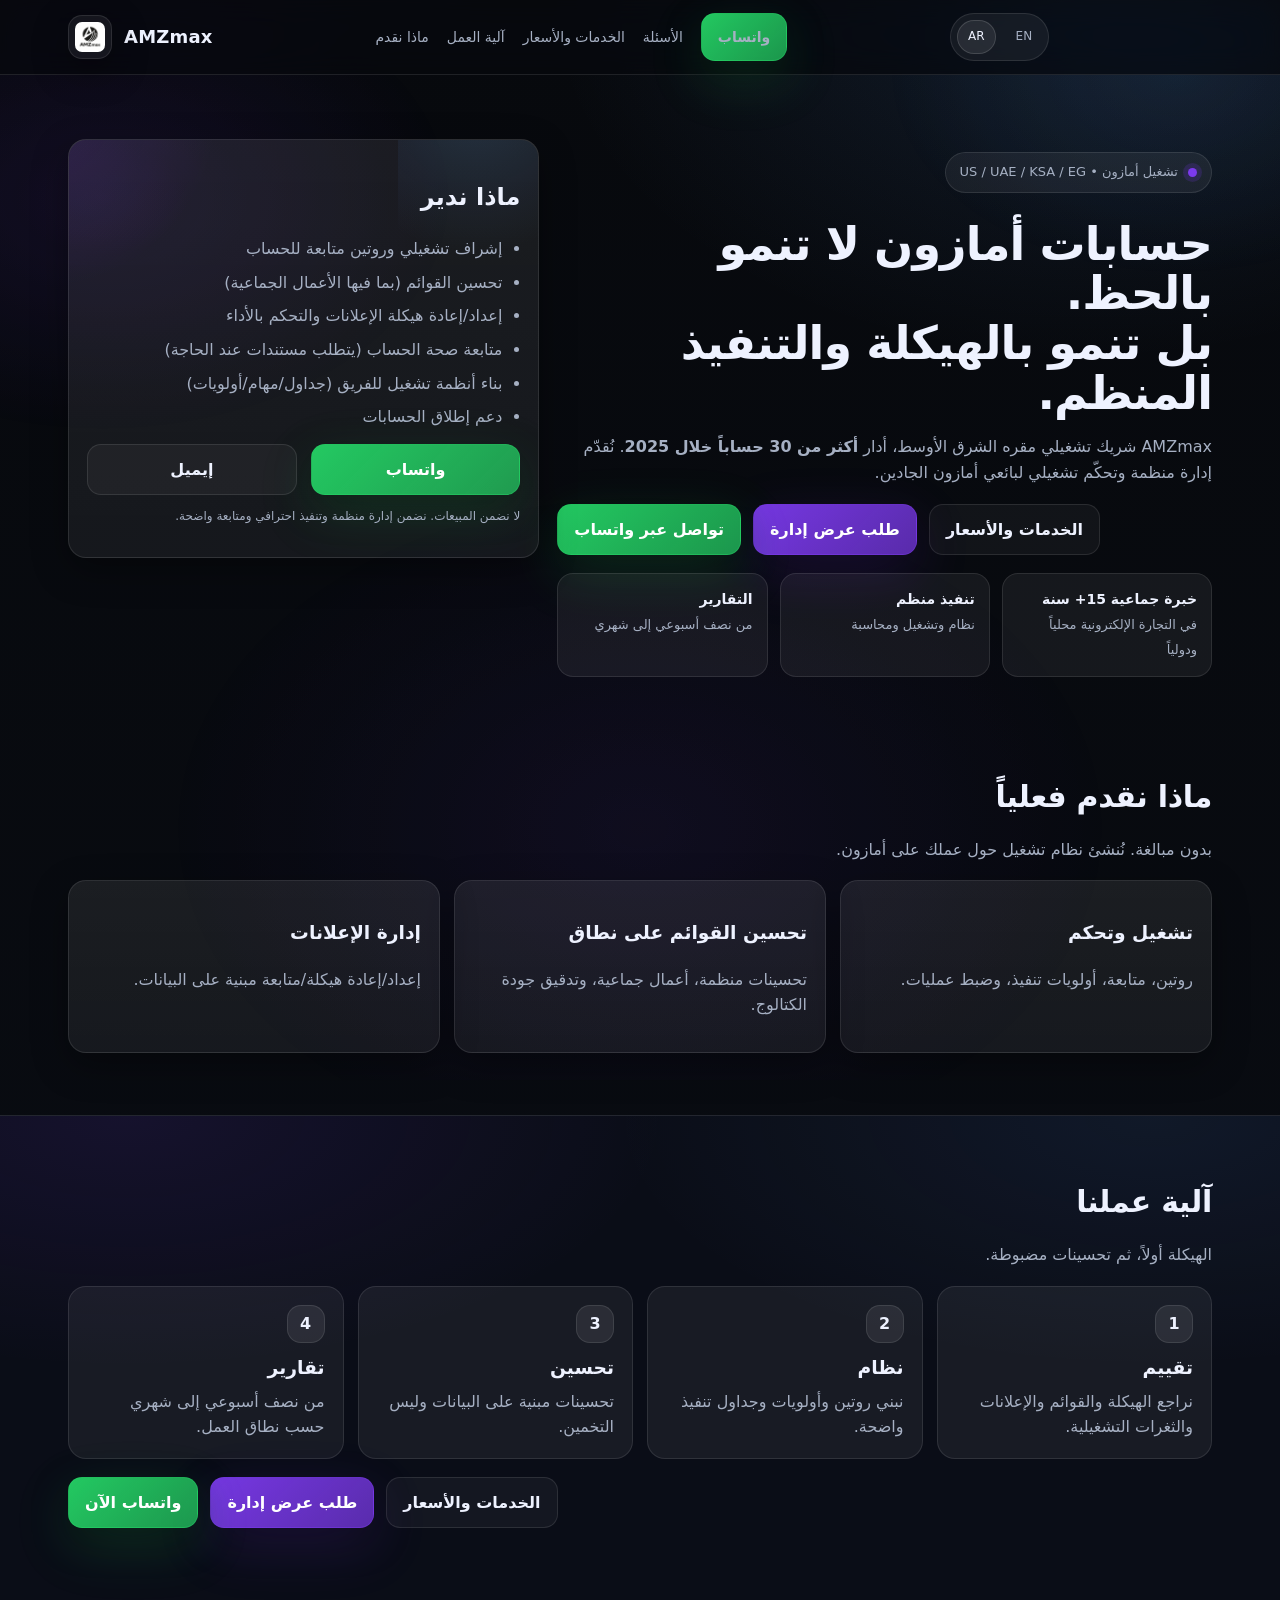
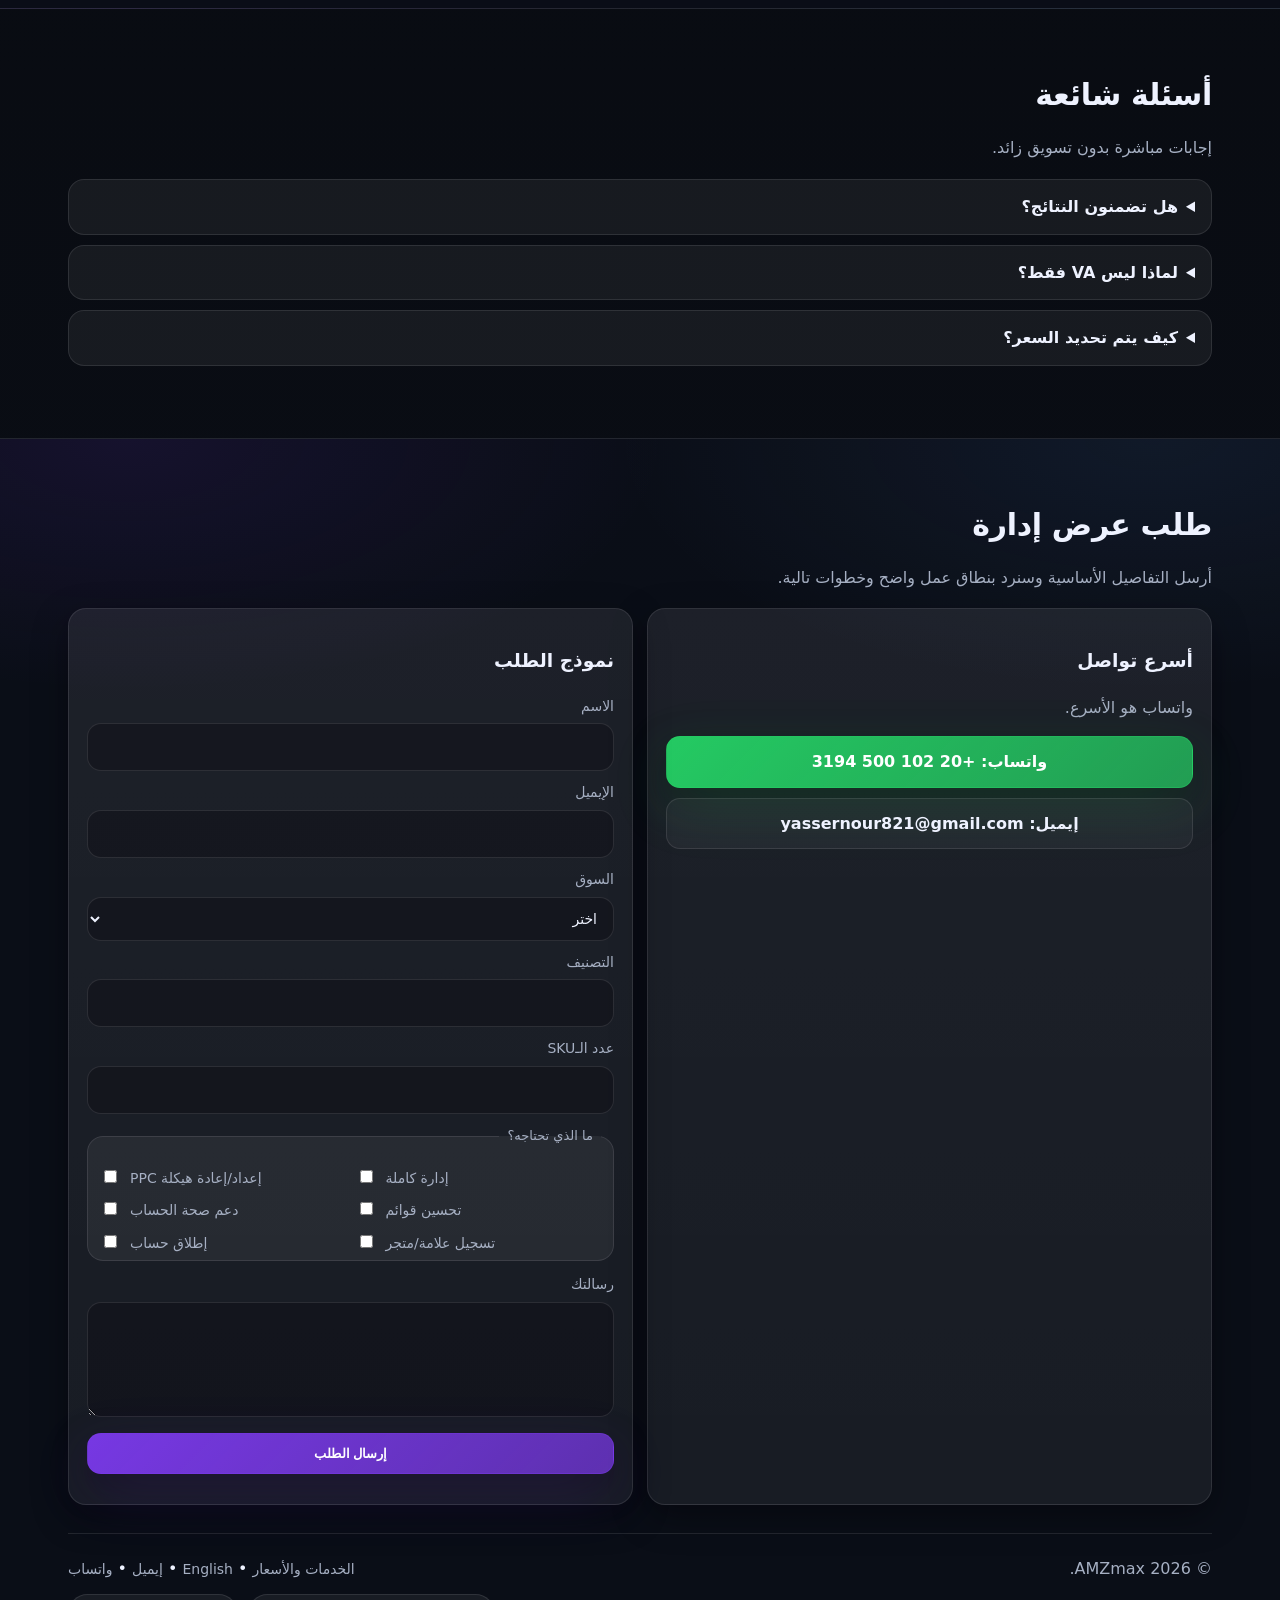
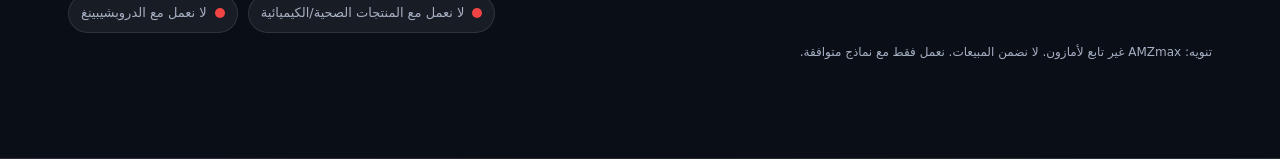
==== commit 4f062ad8: "Update index.html" ====
--- a/ar/index.html
+++ b/ar/index.html
@@ -38,12 +38,7 @@
         <a class="active" href="index.html">AR</a>
       </div>
 <div class="controls">
-  <button class="theme-btn" id="themeBtn" type="button" aria-label="Toggle theme">🌙</button>
-  <div class="lang-switch" aria-label="Language switch">
-    <a class="active" href="index.html">EN</a>
-    <a href="ar/index.html">AR</a>
-  </div>
-</div>
+
       <button class="menu-btn" id="menuBtn" aria-label="فتح القائمة" aria-expanded="false">☰</button>
     </div>
 
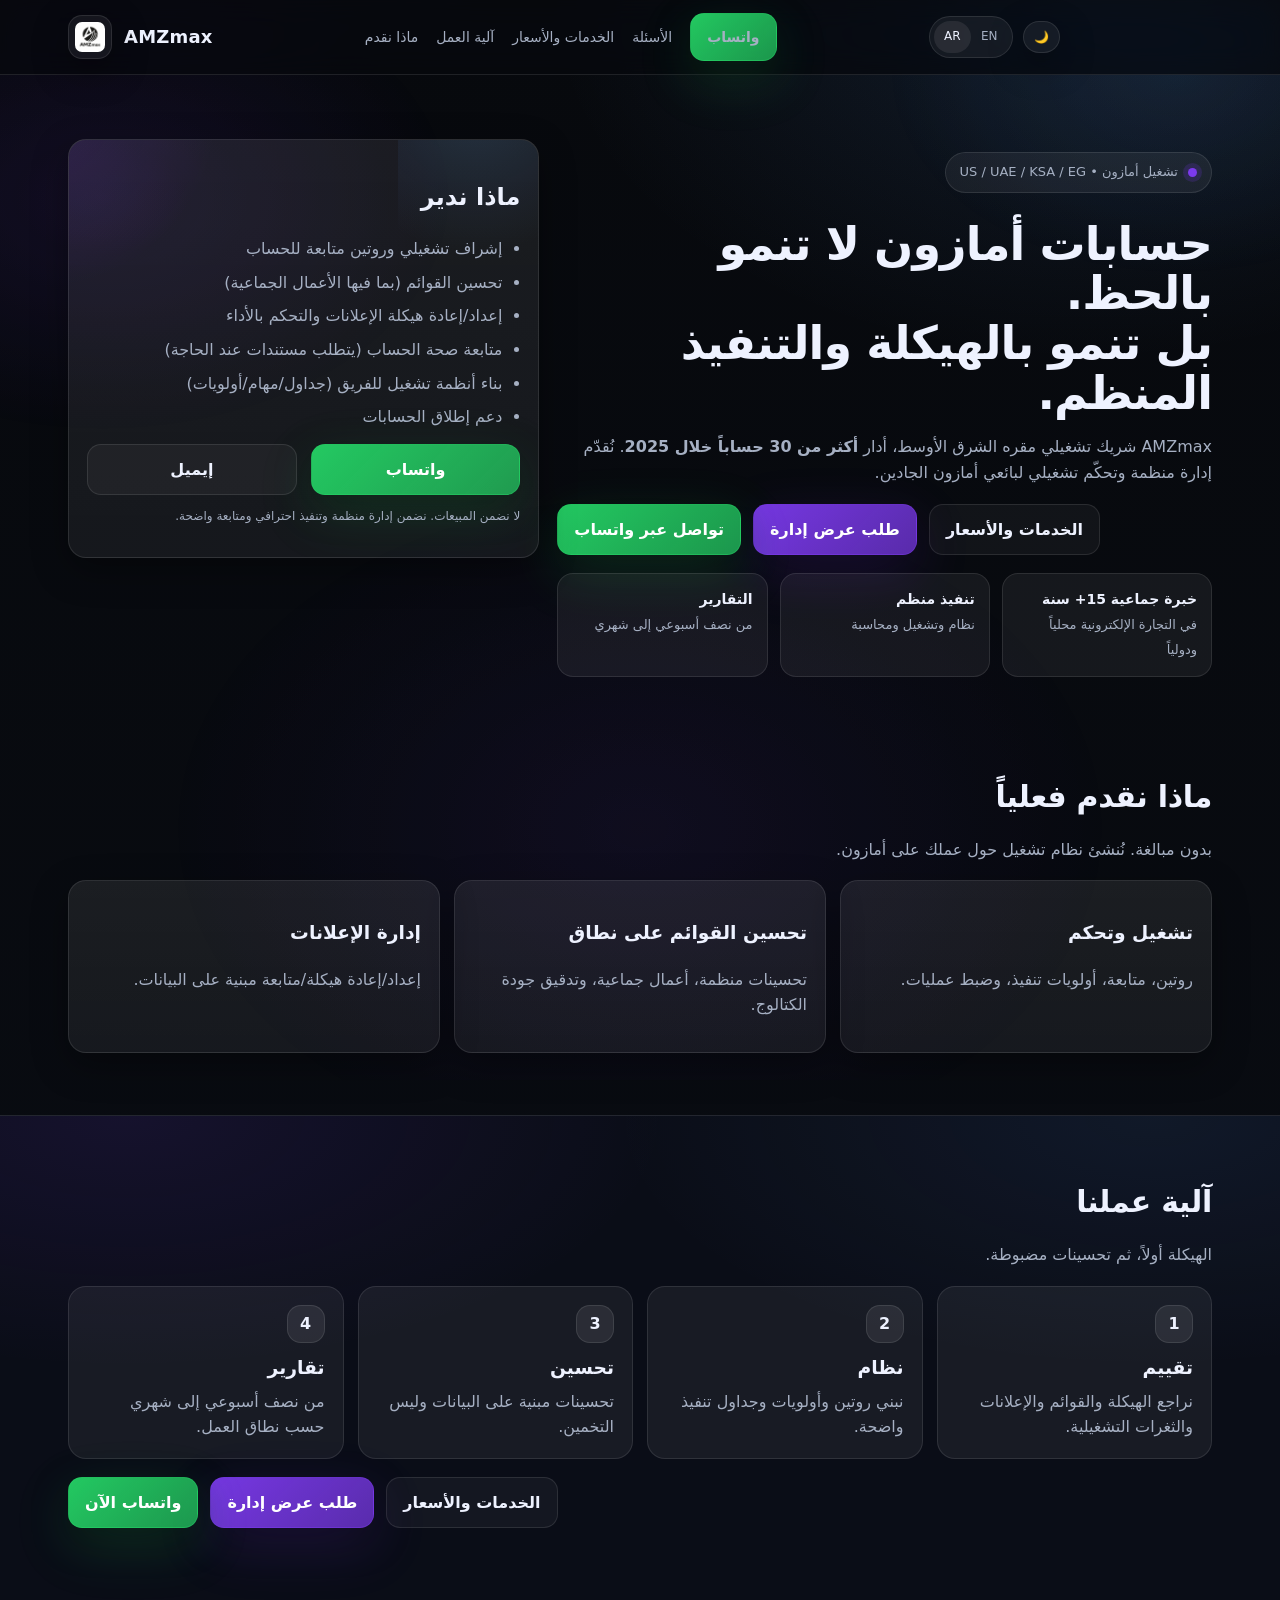
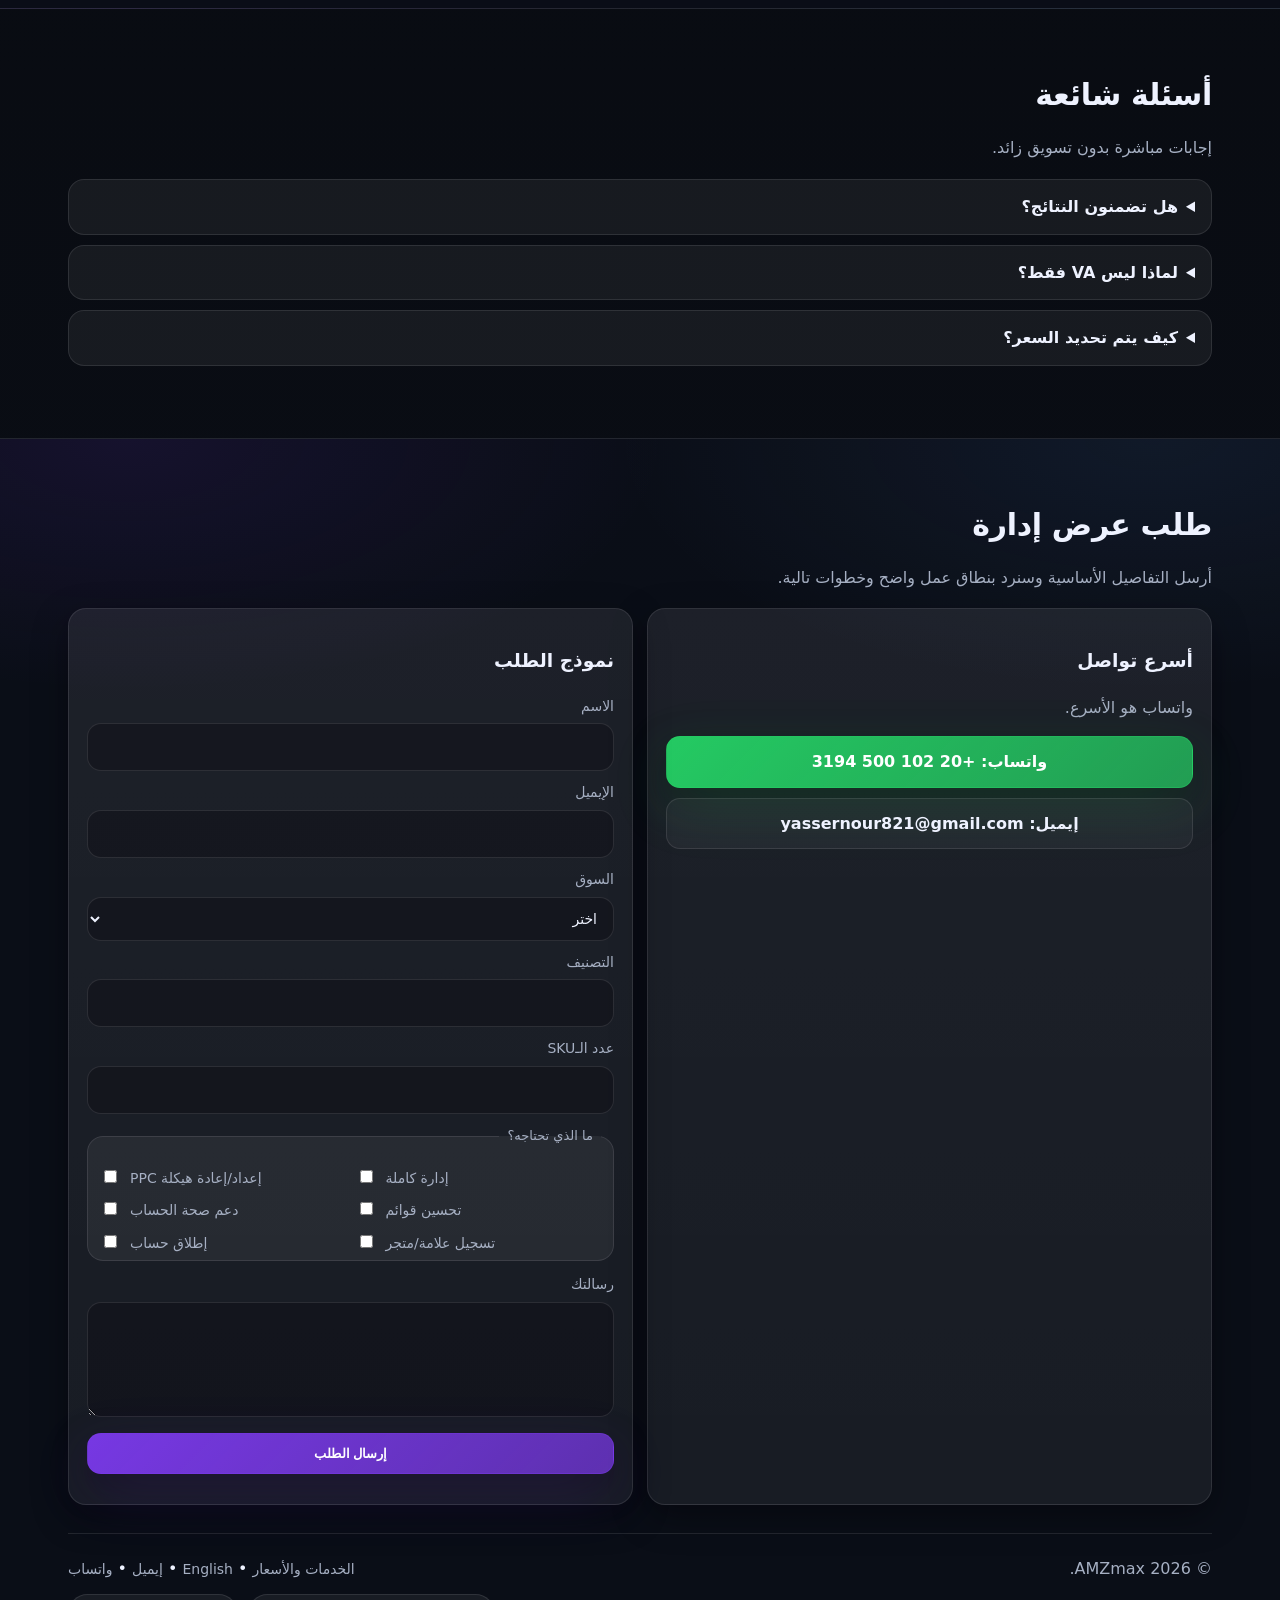
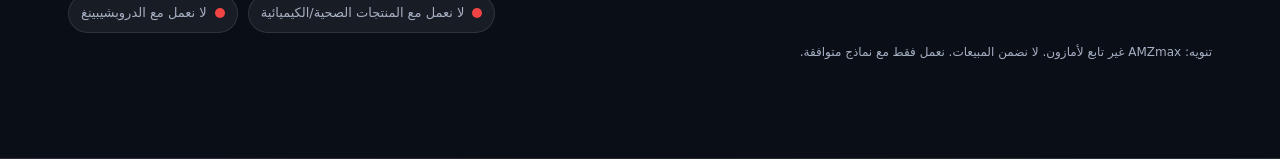
==== commit dc2b3859: "Update index.html" ====
--- a/ar/index.html
+++ b/ar/index.html
@@ -33,10 +33,13 @@
         <a class="btn btn-whatsapp" href="https://wa.me/201025003194" target="_blank" rel="noopener">واتساب</a>
       </nav>
 
-      <div class="lang-switch" aria-label="تبديل اللغة">
-        <a href="../index.html">EN</a>
-        <a class="active" href="index.html">AR</a>
-      </div>
+<div class="controls">
+  <button class="theme-btn" id="themeBtn" type="button" aria-label="تبديل المظهر">🌙</button>
+  <div class="lang-switch" aria-label="تبديل اللغة">
+    <a href="../index.html">EN</a>
+    <a class="active" href="index.html">AR</a>
+  </div>
+</div>
 <div class="controls">
 
       <button class="menu-btn" id="menuBtn" aria-label="فتح القائمة" aria-expanded="false">☰</button>
--- a/styles.css
+++ b/styles.css
@@ -112,24 +112,31 @@
 }
 
 .lang-switch{
-  display:flex; gap:10px; align-items:center;
+  display:flex;
+  align-items:center;
+  justify-content:space-between;
+
+  width:84px;              /* fixed width to prevent shifting */
   border:1px solid var(--border);
   background: var(--card);
   border-radius:999px;
-  padding:6px;
-}
+  padding:4px;
+}
+
 .lang-switch a{
+  flex:1;
+  text-align:center;
   font-size:12px;
-  padding:6px 10px;
+  padding:6px 0;
   border-radius:999px;
   color:var(--muted);
-}
+  transition: background .2s ease, color .2s ease;
+}
+
 .lang-switch a.active{
   color:var(--text);
-  border:1px solid var(--border2);
   background: var(--card2);
 }
-
 /* Theme toggle */
 .theme-btn{
   border:1px solid var(--border);
